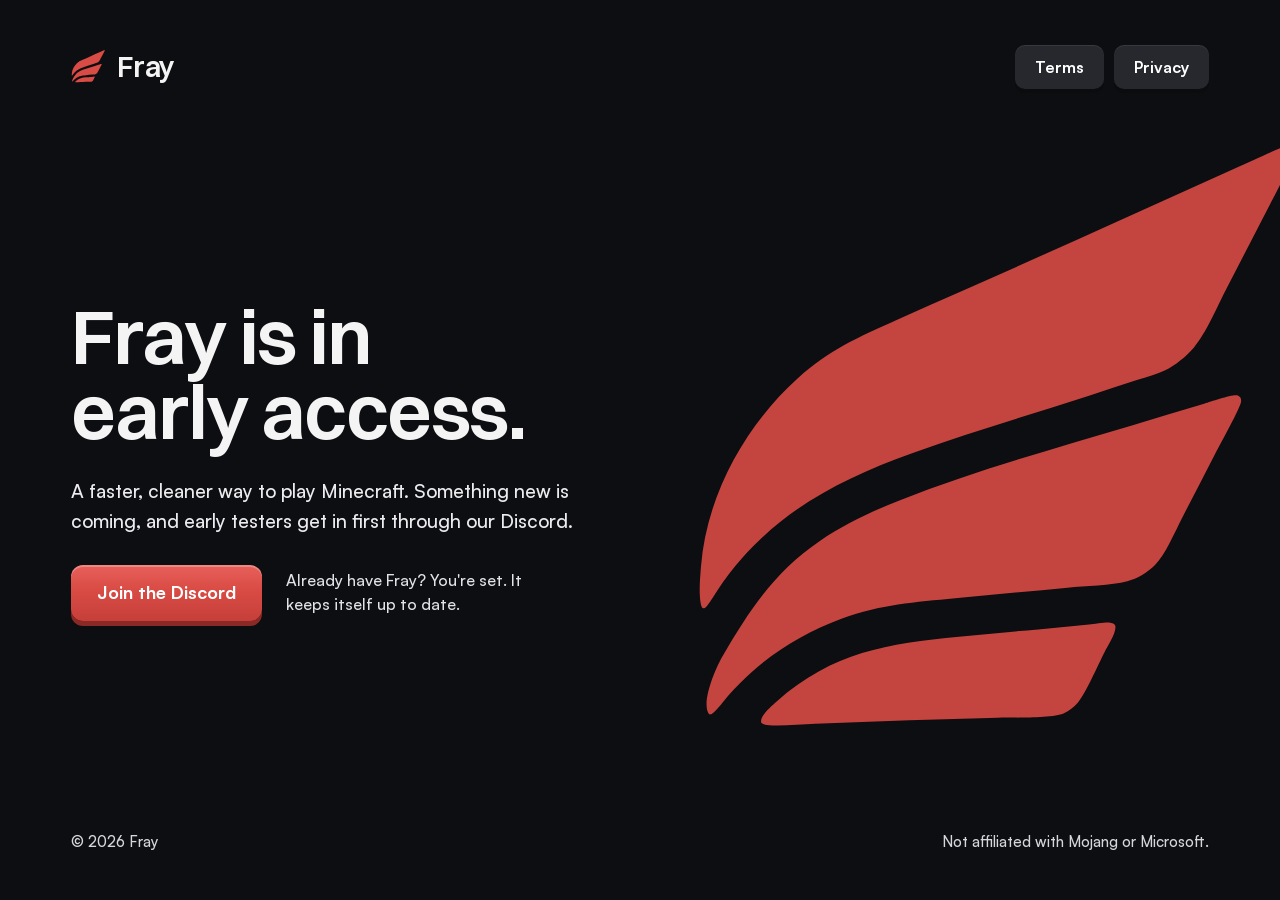
==== index.html @ 88eddcef "Home: centred 1240px layout, plain buttons" ====
<!doctype html>
<html lang="en">
<head>
<meta charset="utf-8">
<meta name="viewport" content="width=device-width, initial-scale=1">
<title>Fray</title>
<meta name="description" content="Fray is in early access. Join the Discord to get in first.">
<meta name="color-scheme" content="dark">
<meta name="theme-color" content="#101114">
<meta property="og:title" content="Fray">
<meta property="og:description" content="Fray is in early access. Join the Discord to get in first.">
<meta property="og:url" content="https://fray-client.github.io/">
<link rel="canonical" href="https://fray-client.github.io/">
<link rel="icon" href="assets/wing.svg" type="image/svg+xml">
<link rel="preload" href="assets/fonts/ClashDisplay-600.woff2" as="font" type="font/woff2" crossorigin>
<link rel="preload" href="assets/fonts/Satoshi-500.woff2" as="font" type="font/woff2" crossorigin>
<link rel="stylesheet" href="assets/site.css?v=701fa9fb2c">
</head>
<body class="hero">
<div class="hero-inner">
<div class="hero-wing"><svg viewBox="146 123 740 740" aria-hidden="true" fill="#D94B45"><path d="M 164.10 679.80 C 161.18 666.09 162.91 647.60 164.02 633.50 C 170.78 547.63 217.05 463.84 280.65 406.60 C 318.72 372.33 353.89 357.04 399.66 336.49 C 427.01 324.20 454.42 311.980 481.89 299.93 C 543.03 273.12 603.96 245.36 664.88 217.96 C 715.13 195.36 765.38 172.76 815.63 150.15 C 824.17 146.31 873.39 122.76 878.59 124.06 C 889.96 126.92 867.30 162.43 863.72 169.37 C 841.41 212.61 818.76 256.52 796.46 299.76 C 785.91 320.21 771.99 353.12 757.59 369.72 C 748.29 380.43 735.92 390.46 723.22 396.81 C 713.29 401.77 700.70 405.01 690.03 408.48 C 670.85 414.72 651.56 420.99 632.36 427.24 C 561.03 450.44 487.96 471.66 417.50 497.10 C 338.78 525.52 270.95 559.04 214.17 622.48 C 202.86 635.12 192.60 648.65 183.35 662.88 C 181.20 666.19 171.40 682.60 168.55 683.39 C 165.16 684.33 165.17 682.37 164.10 679.80 Z"/><path d="M 173.79 811.27 C 163.53 797.50 181.98 755.22 189.81 741.69 C 222.35 685.51 252.60 639.85 307.20 602.49 C 337.17 581.98 370.09 566.69 403.79 553.42 C 495.06 517.49 588.19 491.84 682.03 463.69 C 711.70 454.79 741.36 445.89 771.03 436.99 C 777.88 434.94 805.45 425.33 810.62 427.46 C 813.96 428.83 814.79 431.06 814.59 434.50 C 814.20 441.30 788.36 487.84 783.38 497.49 C 770.08 523.29 756.78 549.06 743.48 574.86 C 735.02 591.24 723.39 619.03 710.90 631.42 C 701.92 640.33 689.80 647.79 677.52 651.02 C 658.47 656.03 626.27 656.74 605.59 658.78 C 560.56 663.22 515.31 667.18 470.24 671.49 C 421.89 676.12 380.35 678.90 334.01 695.87 C 294.56 710.31 257.52 731.84 225.97 759.64 C 215.70 768.70 206.04 778.44 197.05 788.77 C 191.94 794.63 184.76 804.84 178.99 809.33 C 176.16 811.53 176.96 810.97 173.79 811.27 Z"/><path d="M 236.84 821.78 C 233.51 814.34 249.85 800.72 255.22 795.98 C 322.80 736.36 388.92 726.30 474.74 718.08 C 506.57 715.04 538.31 711.78 570.17 709.05 C 590.57 707.30 611.13 705.18 631.51 703.22 C 638.04 702.59 650.94 700.38 656.83 700.97 C 658.77 701.16 660.77 701.60 662.18 703.07 C 667.32 708.47 653.35 730.24 650.09 736.56 C 641.95 752.34 627.78 785.51 617.58 797.87 C 613.31 803.03 607.37 807.34 601.30 810.13 C 587.21 816.59 539.67 815.00 521.67 815.49 C 486.04 816.45 450.72 817.17 415.10 818.50 C 377.30 819.91 339.51 821.18 301.71 822.59 C 284.32 823.24 262.94 825.67 246.00 824.51 C 241.75 824.22 240.44 824.10 236.84 821.78 Z"/></svg></div>
<header class="hero-top">
  <a class="mark" href="./" aria-label="Fray home"><svg viewBox="146 123 740 740" aria-hidden="true" fill="#D94B45"><path d="M 164.10 679.80 C 161.18 666.09 162.91 647.60 164.02 633.50 C 170.78 547.63 217.05 463.84 280.65 406.60 C 318.72 372.33 353.89 357.04 399.66 336.49 C 427.01 324.20 454.42 311.980 481.89 299.93 C 543.03 273.12 603.96 245.36 664.88 217.96 C 715.13 195.36 765.38 172.76 815.63 150.15 C 824.17 146.31 873.39 122.76 878.59 124.06 C 889.96 126.92 867.30 162.43 863.72 169.37 C 841.41 212.61 818.76 256.52 796.46 299.76 C 785.91 320.21 771.99 353.12 757.59 369.72 C 748.29 380.43 735.92 390.46 723.22 396.81 C 713.29 401.77 700.70 405.01 690.03 408.48 C 670.85 414.72 651.56 420.99 632.36 427.24 C 561.03 450.44 487.96 471.66 417.50 497.10 C 338.78 525.52 270.95 559.04 214.17 622.48 C 202.86 635.12 192.60 648.65 183.35 662.88 C 181.20 666.19 171.40 682.60 168.55 683.39 C 165.16 684.33 165.17 682.37 164.10 679.80 Z"/><path d="M 173.79 811.27 C 163.53 797.50 181.98 755.22 189.81 741.69 C 222.35 685.51 252.60 639.85 307.20 602.49 C 337.17 581.98 370.09 566.69 403.79 553.42 C 495.06 517.49 588.19 491.84 682.03 463.69 C 711.70 454.79 741.36 445.89 771.03 436.99 C 777.88 434.94 805.45 425.33 810.62 427.46 C 813.96 428.83 814.79 431.06 814.59 434.50 C 814.20 441.30 788.36 487.84 783.38 497.49 C 770.08 523.29 756.78 549.06 743.48 574.86 C 735.02 591.24 723.39 619.03 710.90 631.42 C 701.92 640.33 689.80 647.79 677.52 651.02 C 658.47 656.03 626.27 656.74 605.59 658.78 C 560.56 663.22 515.31 667.18 470.24 671.49 C 421.89 676.12 380.35 678.90 334.01 695.87 C 294.56 710.31 257.52 731.84 225.97 759.64 C 215.70 768.70 206.04 778.44 197.05 788.77 C 191.94 794.63 184.76 804.84 178.99 809.33 C 176.16 811.53 176.96 810.97 173.79 811.27 Z"/><path d="M 236.84 821.78 C 233.51 814.34 249.85 800.72 255.22 795.98 C 322.80 736.36 388.92 726.30 474.74 718.08 C 506.57 715.04 538.31 711.78 570.17 709.05 C 590.57 707.30 611.13 705.18 631.51 703.22 C 638.04 702.59 650.94 700.38 656.83 700.97 C 658.77 701.16 660.77 701.60 662.18 703.07 C 667.32 708.47 653.35 730.24 650.09 736.56 C 641.95 752.34 627.78 785.51 617.58 797.87 C 613.31 803.03 607.37 807.34 601.30 810.13 C 587.21 816.59 539.67 815.00 521.67 815.49 C 486.04 816.45 450.72 817.17 415.10 818.50 C 377.30 819.91 339.51 821.18 301.71 822.59 C 284.32 823.24 262.94 825.67 246.00 824.51 C 241.75 824.22 240.44 824.10 236.84 821.78 Z"/></svg><span>Fray</span></a>
  <nav class="pillnav" aria-label="Legal">
    <a class="pill" href="terms/">Terms</a>
    <a class="pill" href="privacy/">Privacy</a>
  </nav>
</header>
<main class="hero-main">
  <h1>Fray is in<br>early access.</h1>
  <p class="hero-lede">A faster, cleaner way to play Minecraft. Something new is coming, and early testers get in first through our Discord.</p>
  <div class="hero-cta">
    <a class="btn" href="https://discord.gg/2nsUmHctxW">Join the Discord</a>
    <p class="hero-note">Already have Fray? You're set. It keeps itself up to date.</p>
  </div>
</main>
<footer class="hero-foot">
  <span>&copy; 2026 Fray</span>
  <span>Not affiliated with Mojang or Microsoft.</span>
</footer>
</div>
</body>
</html>
---- assets/site.css ----
@font-face { font-family: "Satoshi"; src: url("fonts/Satoshi-400.woff2") format("woff2"); font-weight: 400; font-display: swap; }
@font-face { font-family: "Satoshi"; src: url("fonts/Satoshi-500.woff2") format("woff2"); font-weight: 500; font-display: swap; }
@font-face { font-family: "Satoshi"; src: url("fonts/Satoshi-700.woff2") format("woff2"); font-weight: 700; font-display: swap; }
@font-face { font-family: "Clash Display"; src: url("fonts/ClashDisplay-600.woff2") format("woff2"); font-weight: 600; font-display: swap; }

:root {
  --red: #D94B45; --red-lip: #8a2925; --red-ink: #ff8a84;
  --bg: #0D0E11; --surface: #18191D; --elev: #22242A; --line: #2a2c32;
  --text: #F4F4F5; --text-2: #D6D7DC; --text-3: #A4A6AE;
  --sans: "Satoshi", system-ui, sans-serif; --display: "Clash Display", "Satoshi", sans-serif;
  --mono: ui-monospace, "Cascadia Mono", Consolas, monospace;
}
* { box-sizing: border-box; margin: 0; padding: 0; }
html { color-scheme: dark; scroll-padding-top: 24px; -webkit-text-size-adjust: 100%; }
body { background: var(--bg); color: var(--text); font: 500 17px/1.65 var(--sans); -webkit-font-smoothing: antialiased; }
a { color: var(--text); text-decoration: underline; text-decoration-color: var(--red); text-decoration-thickness: 2px; text-underline-offset: 3px; }
a:hover { color: var(--red-ink); }
:focus-visible { outline: 2px solid var(--red-ink); outline-offset: 3px; border-radius: 3px; }
.skip { position: absolute; left: -999px; top: 8px; background: var(--red); color: #fff; padding: 8px 12px; border-radius: 6px; text-decoration: none; z-index: 9; }
.skip:focus { left: 12px; }

/* ---------- document pages ---------- */
.doc { display: grid; grid-template-columns: minmax(250px, 300px) minmax(0, 1fr); max-width: 1180px; margin: 0 auto; }
.rail { position: sticky; top: 0; align-self: start; height: 100vh; overflow-y: auto; padding: 44px 28px 32px 32px; display: flex; flex-direction: column; gap: 34px; }
.mark { display: flex; align-items: center; gap: 12px; text-decoration: none; }
.mark svg { width: 46px; height: 46px; flex: none; }
.mark span { font: 600 28px/1 var(--display); letter-spacing: -.01em; }
.mark:hover { color: var(--text); }
/* Plain solid button with Fray's lip (darker strip underneath), same family as the red .btn. */
.pill { display: inline-flex; align-items: center; height: 44px; padding: 0 20px; border-radius: 10px;
  color: #fff; font-weight: 700; font-size: 16px; text-decoration: none; background: #26282E;
  box-shadow: inset 0 1px 0 rgba(255,255,255,.08), 0 4px 0 #0b0c0e; transition: transform 90ms, box-shadow 90ms, background .15s; }
.pill:hover { color: #fff; background: #30333A; }
.pill:active { transform: translateY(3px); box-shadow: inset 0 1px 0 rgba(255,255,255,.08), 0 1px 0 #0b0c0e; }
.pill:focus-visible { outline: 2px solid #fff; outline-offset: 3px; border-radius: 10px; }

.docs { display: flex; flex-direction: column; align-items: flex-start; gap: 12px; }
.docs .pill[aria-current] { background: var(--red); box-shadow: inset 0 1px 0 rgba(255,255,255,.22), 0 4px 0 var(--red-lip); }
.toc summary { cursor: pointer; color: var(--text-3); font-size: 14px; font-weight: 700; list-style: none; padding: 2px 0 10px; }
.toc summary::-webkit-details-marker { display: none; }
.toc summary::after { content: " +"; }
.toc[open] summary::after { content: " \2212"; }
.toc ol { list-style: none; counter-reset: t; display: flex; flex-direction: column; gap: 2px; }
.toc li { counter-increment: t; }
.toc a { display: block; text-decoration: none; color: var(--text-2); font-size: 14px; line-height: 1.4; padding: 4px 0; }
.toc a:hover { color: var(--text); }

.page { padding: 64px 48px 48px; max-width: 800px; min-width: 0; }
.head h1 { font: 600 clamp(44px, 7vw, 76px)/.98 var(--display); letter-spacing: -.02em; }
.head .meta { margin-top: 18px; color: var(--text-2); font-size: 15px; }
.head .meta span { color: var(--text-3); margin: 0 4px; }

.prose { margin-top: 40px; }
.prose > p, .prose > ul, .prose > ol, .prose > .table { margin-bottom: 18px; max-width: 68ch; }
.prose h2 { position: relative; font: 600 28px/1.15 var(--display); letter-spacing: -.005em; margin: 56px 0 16px; }
.prose h3 { position: relative; font: 700 19px/1.3 var(--sans); margin: 32px 0 10px; }
.prose .anchor { position: absolute; left: -26px; width: 26px; color: var(--text-3); text-decoration: none; opacity: 0; font-family: var(--sans); font-weight: 500; }
.prose h2:hover .anchor, .prose h3:hover .anchor { opacity: 1; }
.prose strong { font-weight: 700; color: #fff; }
.prose ul, .prose ol { padding-left: 22px; }
.prose li { margin: 6px 0; padding-left: 4px; }
.prose ul li::marker { color: var(--red); }
.prose ol li::marker { color: var(--text-2); font-weight: 700; }
.prose code { font: 14px/1 var(--mono); background: var(--elev); padding: 2px 6px; border-radius: 4px; overflow-wrap: anywhere; }

/* The plain-language summary at the top of the privacy policy. */
.privacy .prose h2:first-child { margin-top: 0; }
.privacy .prose h2:first-child + ul { list-style: none; padding: 26px 30px; background: var(--surface); border-radius: 14px; max-width: none; }
.privacy .prose h2:first-child + ul li { padding-left: 34px; position: relative; margin: 0 0 14px; }
.privacy .prose h2:first-child + ul li:last-child { margin-bottom: 0; }
.privacy .prose h2:first-child + ul li::before { content: ""; position: absolute; left: 0; top: 7px; width: 14px; height: 14px; border-radius: 3px; background: var(--red); box-shadow: inset 0 -3px 0 var(--red-lip); }

.table { overflow-x: auto; max-width: none !important; }
table { border-collapse: collapse; width: 100%; font-size: 15px; line-height: 1.5; }
th { text-align: left; color: var(--text-2); font-weight: 700; font-size: 14px; padding: 0 16px 10px 0; }
td { vertical-align: top; padding: 14px 16px 14px 0; border-top: 1px solid var(--line); }
td:first-child { width: 34%; }
td code { background: none; padding: 0; font-size: 13px; line-height: 1.5; color: var(--text-2); white-space: nowrap; }
tbody tr:first-child td { border-top: 2px solid var(--elev); }

.next { margin-top: 64px; font-weight: 700; font-size: 18px; }

.foot { margin-top: 72px; padding-top: 28px; border-top: 2px solid var(--surface); color: var(--text-3); font-size: 14px; line-height: 1.6; }
.foot p { max-width: 68ch; margin-bottom: 10px; }
.foot .notice { color: var(--text-2); font-weight: 700; letter-spacing: .01em; }
.foot a { color: var(--text-2); text-decoration-color: var(--text-3); }
.footnav { display: flex; flex-wrap: wrap; gap: 6px 20px; margin-top: 16px; }

/* ---------- home ---------- */
.landing { max-width: 680px; margin: 0 auto; padding: 12vh 24px 48px; }
.big svg { width: 132px; height: 132px; display: block; margin-left: -10px; }
.landing h1 { margin-top: 18px; font: 600 clamp(64px, 14vw, 112px)/.9 var(--display); letter-spacing: -.02em; }
.lede { margin-top: 22px; font-size: 20px; color: var(--text-2); max-width: 32ch; }
.cta { display: flex; flex-wrap: wrap; gap: 14px; margin-top: 36px; }
.btn { display: inline-flex; align-items: center; height: 54px; padding: 0 26px; border-radius: 10px; color: #fff; font-weight: 700; font-size: 17px; text-decoration: none;
  background: linear-gradient(180deg, #e8605a 0%, var(--red) 45%, #c63f39 100%);
  box-shadow: inset 0 2px 0 rgba(255,255,255,.25), 0 5px 0 var(--red-lip); transition: transform 90ms, box-shadow 90ms; }
.btn:hover { color: #fff; }
.btn:active { transform: translateY(3px); box-shadow: inset 0 2px 0 rgba(255,255,255,.2), 0 2px 0 var(--red-lip); }
.btn.alt { background: var(--elev); box-shadow: inset 0 1px 0 rgba(255,255,255,.08), 0 5px 0 #0b0c0e; }
.btn.alt:active { box-shadow: 0 2px 0 #0b0c0e; }
.plain { margin-top: 40px; color: var(--text-2); font-size: 16px; }

/* ---------- early-access home (one screen) ---------- */
html:has(body.hero) { overflow: hidden; }
.hero { position: fixed; inset: 0; overflow: hidden; }
.hero-inner { position: relative; height: 100%; max-width: 1240px; margin: 0 auto; display: flex; flex-direction: column; padding: clamp(20px, 3.5vw, 48px) clamp(20px, 4vw, 56px); }
.hero-wing { position: absolute; right: -40px; top: 50%; transform: translateY(-50%); width: min(48vw, 70vh, 640px); opacity: .9; pointer-events: none; }
.hero-wing svg { width: 100%; height: auto; display: block; }
.hero-top { position: relative; display: flex; align-items: center; justify-content: space-between; gap: 16px; }
.hero-top .mark svg { width: 34px; height: 34px; }
.hero-top .mark span { font-size: 28px; }
.pillnav { display: flex; gap: 10px; }
.hero-main { position: relative; flex: 1; display: flex; flex-direction: column; justify-content: center; max-width: 620px; gap: 28px; }
.hero-main h1 { font: 600 clamp(44px, 6vw, 84px)/.98 var(--display); letter-spacing: -.02em; }
.hero-lede { font-size: clamp(17px, 1.5vw, 20px); line-height: 1.55; color: #ECECEF; max-width: 520px; }
.hero-cta { display: flex; flex-wrap: wrap; align-items: center; gap: 18px 24px; }
.hero-cta .btn { height: 56px; font-size: 18px; border-radius: 12px; }
.hero-note { font-size: 16px; color: #E2E3E7; max-width: 280px; line-height: 1.45; }
.hero-foot { position: relative; display: flex; justify-content: space-between; gap: 8px; font-size: 15px; color: var(--text-2); }

/* ---------- small screens ---------- */
@media (max-width: 900px) {
  .doc { display: block; }
  .rail { position: static; height: auto; padding: 22px 16px 0; gap: 18px; }
  .mark svg { width: 36px; height: 36px; }
  .mark span { font-size: 24px; }
  .docs { flex-direction: row; gap: 8px; }
  .hero-wing { opacity: .16; right: -30vw; width: 120vw; }
  .hero-foot { flex-direction: column; }
  .toc { background: var(--surface); border-radius: 10px; padding: 12px 16px; }
  .toc summary { padding: 0; color: var(--text-2); }
  .toc[open] summary { padding-bottom: 10px; }
  .page { padding: 34px 16px 32px; }
  .prose h2 { font-size: 24px; margin-top: 44px; }
  .prose .anchor { display: none; }
  .privacy .prose h2:first-child + ul { padding: 20px 18px; }
  .table { overflow: visible; }
  table, tbody, tr, td { display: block; width: 100% !important; }
  thead { display: none; }
  tr { padding: 14px 0; border-top: 1px solid var(--line); }
  tbody tr:first-child { border-top: 2px solid var(--elev); }
  td, tbody tr:first-child td { border: 0; padding: 2px 0; }
  td::before { content: attr(data-label); display: block; color: var(--text-3); font-size: 13px; font-weight: 700; margin-top: 6px; }
  td:first-child::before { display: none; }
  td:first-child { font-weight: 700; color: var(--text); }
  .landing { padding-top: 8vh; }
  .big svg { width: 96px; height: 96px; }
}
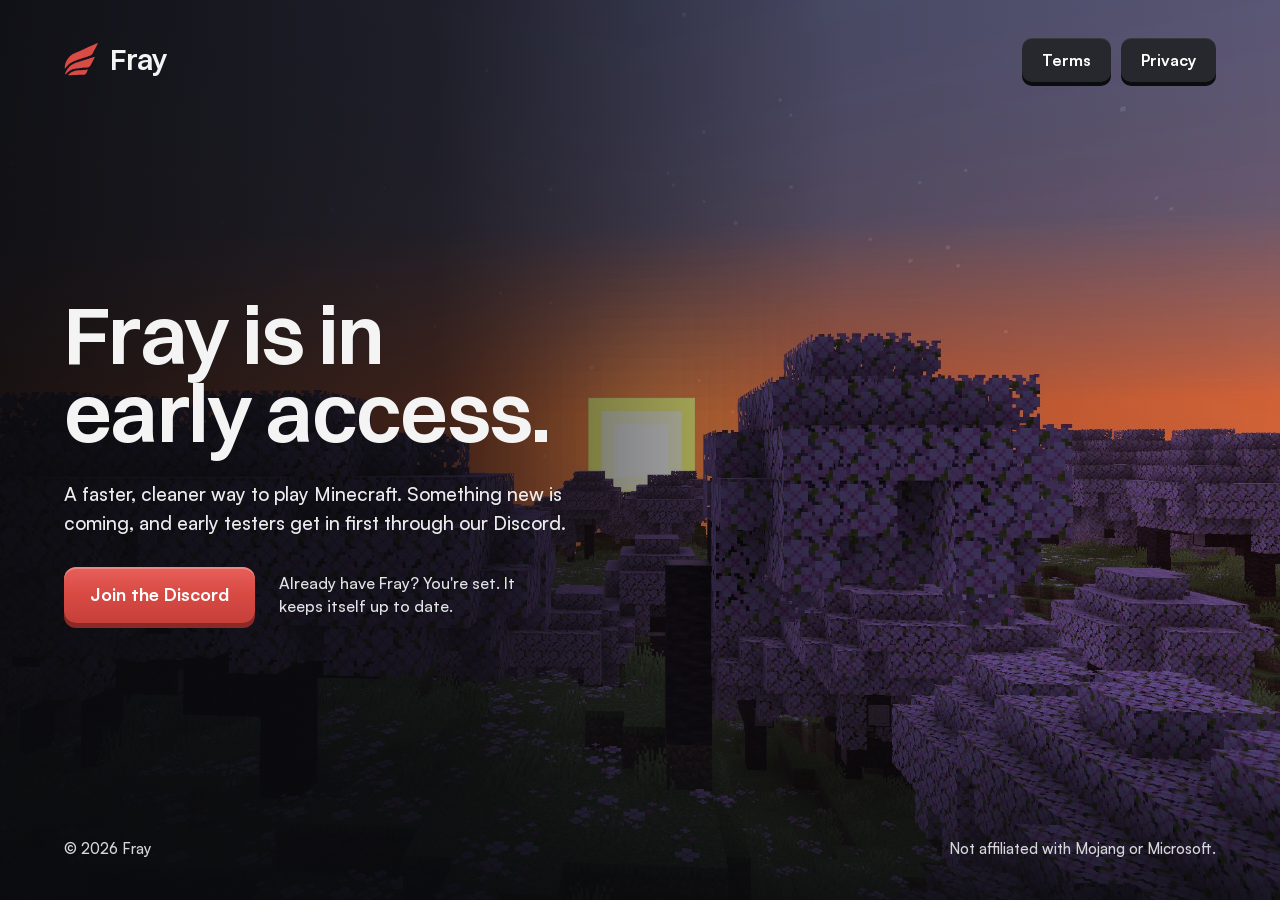
==== commit 3d48dc6d: "Home: full-screen cherry grove sunset" ====
--- a/index.html
+++ b/index.html
@@ -14,11 +14,11 @@
 <link rel="icon" href="assets/wing.svg" type="image/svg+xml">
 <link rel="preload" href="assets/fonts/ClashDisplay-600.woff2" as="font" type="font/woff2" crossorigin>
 <link rel="preload" href="assets/fonts/Satoshi-500.woff2" as="font" type="font/woff2" crossorigin>
-<link rel="stylesheet" href="assets/site.css?v=701fa9fb2c">
+<link rel="stylesheet" href="assets/site.css?v=e1da2533b8">
 </head>
 <body class="hero">
+<div class="hero-bg" aria-hidden="true"></div>
 <div class="hero-inner">
-<div class="hero-wing"><svg viewBox="146 123 740 740" aria-hidden="true" fill="#D94B45"><path d="M 164.10 679.80 C 161.18 666.09 162.91 647.60 164.02 633.50 C 170.78 547.63 217.05 463.84 280.65 406.60 C 318.72 372.33 353.89 357.04 399.66 336.49 C 427.01 324.20 454.42 311.980 481.89 299.93 C 543.03 273.12 603.96 245.36 664.88 217.96 C 715.13 195.36 765.38 172.76 815.63 150.15 C 824.17 146.31 873.39 122.76 878.59 124.06 C 889.96 126.92 867.30 162.43 863.72 169.37 C 841.41 212.61 818.76 256.52 796.46 299.76 C 785.91 320.21 771.99 353.12 757.59 369.72 C 748.29 380.43 735.92 390.46 723.22 396.81 C 713.29 401.77 700.70 405.01 690.03 408.48 C 670.85 414.72 651.56 420.99 632.36 427.24 C 561.03 450.44 487.96 471.66 417.50 497.10 C 338.78 525.52 270.95 559.04 214.17 622.48 C 202.86 635.12 192.60 648.65 183.35 662.88 C 181.20 666.19 171.40 682.60 168.55 683.39 C 165.16 684.33 165.17 682.37 164.10 679.80 Z"/><path d="M 173.79 811.27 C 163.53 797.50 181.98 755.22 189.81 741.69 C 222.35 685.51 252.60 639.85 307.20 602.49 C 337.17 581.98 370.09 566.69 403.79 553.42 C 495.06 517.49 588.19 491.84 682.03 463.69 C 711.70 454.79 741.36 445.89 771.03 436.99 C 777.88 434.94 805.45 425.33 810.62 427.46 C 813.96 428.83 814.79 431.06 814.59 434.50 C 814.20 441.30 788.36 487.84 783.38 497.49 C 770.08 523.29 756.78 549.06 743.48 574.86 C 735.02 591.24 723.39 619.03 710.90 631.42 C 701.92 640.33 689.80 647.79 677.52 651.02 C 658.47 656.03 626.27 656.74 605.59 658.78 C 560.56 663.22 515.31 667.18 470.24 671.49 C 421.89 676.12 380.35 678.90 334.01 695.87 C 294.56 710.31 257.52 731.84 225.97 759.64 C 215.70 768.70 206.04 778.44 197.05 788.77 C 191.94 794.63 184.76 804.84 178.99 809.33 C 176.16 811.53 176.96 810.97 173.79 811.27 Z"/><path d="M 236.84 821.78 C 233.51 814.34 249.85 800.72 255.22 795.98 C 322.80 736.36 388.92 726.30 474.74 718.08 C 506.57 715.04 538.31 711.78 570.17 709.05 C 590.57 707.30 611.13 705.18 631.51 703.22 C 638.04 702.59 650.94 700.38 656.83 700.97 C 658.77 701.16 660.77 701.60 662.18 703.07 C 667.32 708.47 653.35 730.24 650.09 736.56 C 641.95 752.34 627.78 785.51 617.58 797.87 C 613.31 803.03 607.37 807.34 601.30 810.13 C 587.21 816.59 539.67 815.00 521.67 815.49 C 486.04 816.45 450.72 817.17 415.10 818.50 C 377.30 819.91 339.51 821.18 301.71 822.59 C 284.32 823.24 262.94 825.67 246.00 824.51 C 241.75 824.22 240.44 824.10 236.84 821.78 Z"/></svg></div>
 <header class="hero-top">
   <a class="mark" href="./" aria-label="Fray home"><svg viewBox="146 123 740 740" aria-hidden="true" fill="#D94B45"><path d="M 164.10 679.80 C 161.18 666.09 162.91 647.60 164.02 633.50 C 170.78 547.63 217.05 463.84 280.65 406.60 C 318.72 372.33 353.89 357.04 399.66 336.49 C 427.01 324.20 454.42 311.980 481.89 299.93 C 543.03 273.12 603.96 245.36 664.88 217.96 C 715.13 195.36 765.38 172.76 815.63 150.15 C 824.17 146.31 873.39 122.76 878.59 124.06 C 889.96 126.92 867.30 162.43 863.72 169.37 C 841.41 212.61 818.76 256.52 796.46 299.76 C 785.91 320.21 771.99 353.12 757.59 369.72 C 748.29 380.43 735.92 390.46 723.22 396.81 C 713.29 401.77 700.70 405.01 690.03 408.48 C 670.85 414.72 651.56 420.99 632.36 427.24 C 561.03 450.44 487.96 471.66 417.50 497.10 C 338.78 525.52 270.95 559.04 214.17 622.48 C 202.86 635.12 192.60 648.65 183.35 662.88 C 181.20 666.19 171.40 682.60 168.55 683.39 C 165.16 684.33 165.17 682.37 164.10 679.80 Z"/><path d="M 173.79 811.27 C 163.53 797.50 181.98 755.22 189.81 741.69 C 222.35 685.51 252.60 639.85 307.20 602.49 C 337.17 581.98 370.09 566.69 403.79 553.42 C 495.06 517.49 588.19 491.84 682.03 463.69 C 711.70 454.79 741.36 445.89 771.03 436.99 C 777.88 434.94 805.45 425.33 810.62 427.46 C 813.96 428.83 814.79 431.06 814.59 434.50 C 814.20 441.30 788.36 487.84 783.38 497.49 C 770.08 523.29 756.78 549.06 743.48 574.86 C 735.02 591.24 723.39 619.03 710.90 631.42 C 701.92 640.33 689.80 647.79 677.52 651.02 C 658.47 656.03 626.27 656.74 605.59 658.78 C 560.56 663.22 515.31 667.18 470.24 671.49 C 421.89 676.12 380.35 678.90 334.01 695.87 C 294.56 710.31 257.52 731.84 225.97 759.64 C 215.70 768.70 206.04 778.44 197.05 788.77 C 191.94 794.63 184.76 804.84 178.99 809.33 C 176.16 811.53 176.96 810.97 173.79 811.27 Z"/><path d="M 236.84 821.78 C 233.51 814.34 249.85 800.72 255.22 795.98 C 322.80 736.36 388.92 726.30 474.74 718.08 C 506.57 715.04 538.31 711.78 570.17 709.05 C 590.57 707.30 611.13 705.18 631.51 703.22 C 638.04 702.59 650.94 700.38 656.83 700.97 C 658.77 701.16 660.77 701.60 662.18 703.07 C 667.32 708.47 653.35 730.24 650.09 736.56 C 641.95 752.34 627.78 785.51 617.58 797.87 C 613.31 803.03 607.37 807.34 601.30 810.13 C 587.21 816.59 539.67 815.00 521.67 815.49 C 486.04 816.45 450.72 817.17 415.10 818.50 C 377.30 819.91 339.51 821.18 301.71 822.59 C 284.32 823.24 262.94 825.67 246.00 824.51 C 241.75 824.22 240.44 824.10 236.84 821.78 Z"/></svg><span>Fray</span></a>
   <nav class="pillnav" aria-label="Legal">
--- a/assets/site.css
+++ b/assets/site.css
@@ -104,15 +104,18 @@
 /* ---------- early-access home (one screen) ---------- */
 html:has(body.hero) { overflow: hidden; }
 .hero { position: fixed; inset: 0; overflow: hidden; }
-.hero-inner { position: relative; height: 100%; max-width: 1240px; margin: 0 auto; display: flex; flex-direction: column; padding: clamp(20px, 3.5vw, 48px) clamp(20px, 4vw, 56px); }
-.hero-wing { position: absolute; right: -40px; top: 50%; transform: translateY(-50%); width: min(48vw, 70vh, 640px); opacity: .9; pointer-events: none; }
-.hero-wing svg { width: 100%; height: auto; display: block; }
+/* Full-bleed screenshot (Andy's own, 26.2 cherry grove sunset) darkened on the left where the text sits. */
+.hero-bg { position: absolute; inset: 0; background: url("bg.jpg") 62% center / cover no-repeat; }
+.hero-bg::after { content: ""; position: absolute; inset: 0;
+  background: linear-gradient(90deg, rgba(10,11,14,.92) 0%, rgba(10,11,14,.74) 34%, rgba(10,11,14,.18) 66%, rgba(10,11,14,0) 100%),
+              linear-gradient(0deg, rgba(10,11,14,.8) 0%, rgba(10,11,14,0) 28%); }
+.hero-inner { position: relative; height: 100%; display: flex; flex-direction: column; padding: clamp(20px, 3vw, 48px) clamp(20px, 5vw, 96px); }
 .hero-top { position: relative; display: flex; align-items: center; justify-content: space-between; gap: 16px; }
 .hero-top .mark svg { width: 34px; height: 34px; }
 .hero-top .mark span { font-size: 28px; }
 .pillnav { display: flex; gap: 10px; }
-.hero-main { position: relative; flex: 1; display: flex; flex-direction: column; justify-content: center; max-width: 620px; gap: 28px; }
-.hero-main h1 { font: 600 clamp(44px, 6vw, 84px)/.98 var(--display); letter-spacing: -.02em; }
+.hero-main { position: relative; flex: 1; display: flex; flex-direction: column; justify-content: center; max-width: 680px; gap: 28px; }
+.hero-main h1 { font: 600 clamp(52px, 6.4vw, 112px)/.95 var(--display); letter-spacing: -.02em; }
 .hero-lede { font-size: clamp(17px, 1.5vw, 20px); line-height: 1.55; color: #ECECEF; max-width: 520px; }
 .hero-cta { display: flex; flex-wrap: wrap; align-items: center; gap: 18px 24px; }
 .hero-cta .btn { height: 56px; font-size: 18px; border-radius: 12px; }
@@ -126,7 +129,7 @@
   .mark svg { width: 36px; height: 36px; }
   .mark span { font-size: 24px; }
   .docs { flex-direction: row; gap: 8px; }
-  .hero-wing { opacity: .16; right: -30vw; width: 120vw; }
+  .hero-bg::after { background: linear-gradient(0deg, rgba(10,11,14,.92) 0%, rgba(10,11,14,.7) 60%, rgba(10,11,14,.45) 100%); }
   .hero-foot { flex-direction: column; }
   .toc { background: var(--surface); border-radius: 10px; padding: 12px 16px; }
   .toc summary { padding: 0; color: var(--text-2); }
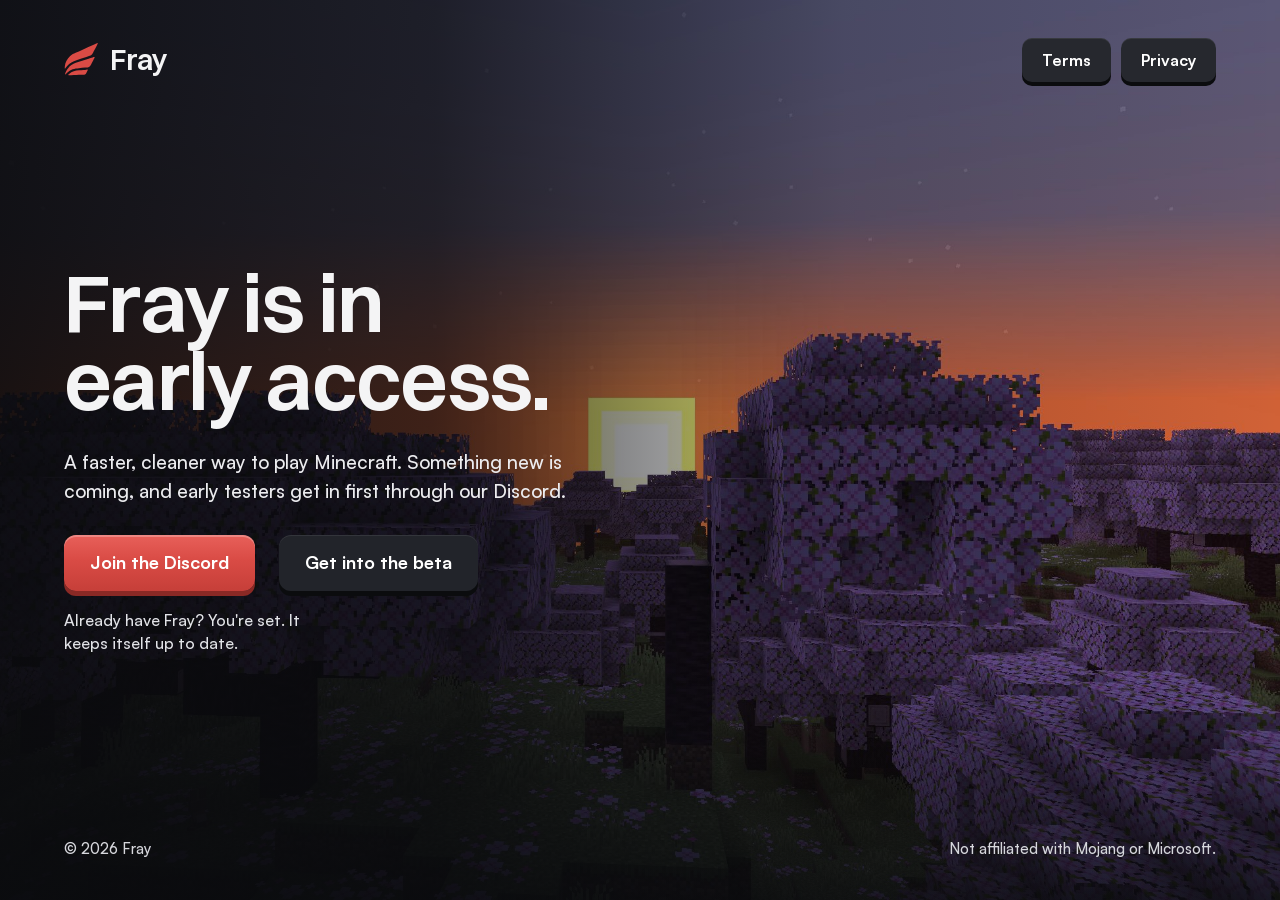
==== commit 705c8270: "Add the beta page, privacy update for Fray's server" ====
--- a/index.html
+++ b/index.html
@@ -14,7 +14,7 @@
 <link rel="icon" href="assets/wing.svg" type="image/svg+xml">
 <link rel="preload" href="assets/fonts/ClashDisplay-600.woff2" as="font" type="font/woff2" crossorigin>
 <link rel="preload" href="assets/fonts/Satoshi-500.woff2" as="font" type="font/woff2" crossorigin>
-<link rel="stylesheet" href="assets/site.css?v=e1da2533b8">
+<link rel="stylesheet" href="assets/site.css?v=21505827cd">
 </head>
 <body class="hero">
 <div class="hero-bg" aria-hidden="true"></div>
@@ -31,6 +31,7 @@
   <p class="hero-lede">A faster, cleaner way to play Minecraft. Something new is coming, and early testers get in first through our Discord.</p>
   <div class="hero-cta">
     <a class="btn" href="https://discord.gg/2nsUmHctxW">Join the Discord</a>
+    <a class="btn alt" href="beta/">Get into the beta</a>
     <p class="hero-note">Already have Fray? You're set. It keeps itself up to date.</p>
   </div>
 </main>
--- a/assets/site.css
+++ b/assets/site.css
@@ -120,6 +120,8 @@
 .hero-cta { display: flex; flex-wrap: wrap; align-items: center; gap: 18px 24px; }
 .hero-cta .btn { height: 56px; font-size: 18px; border-radius: 12px; }
 .hero-note { font-size: 16px; color: #E2E3E7; max-width: 280px; line-height: 1.45; }
+.hero-linux { display: flex; flex-wrap: wrap; align-items: center; gap: 14px 16px; margin-top: 22px; }
+.hero-linux .hero-note { max-width: 300px; font-size: 15px; color: var(--text-2); }
 .hero-foot { position: relative; display: flex; justify-content: space-between; gap: 8px; font-size: 15px; color: var(--text-2); }
 
 /* ---------- small screens ---------- */
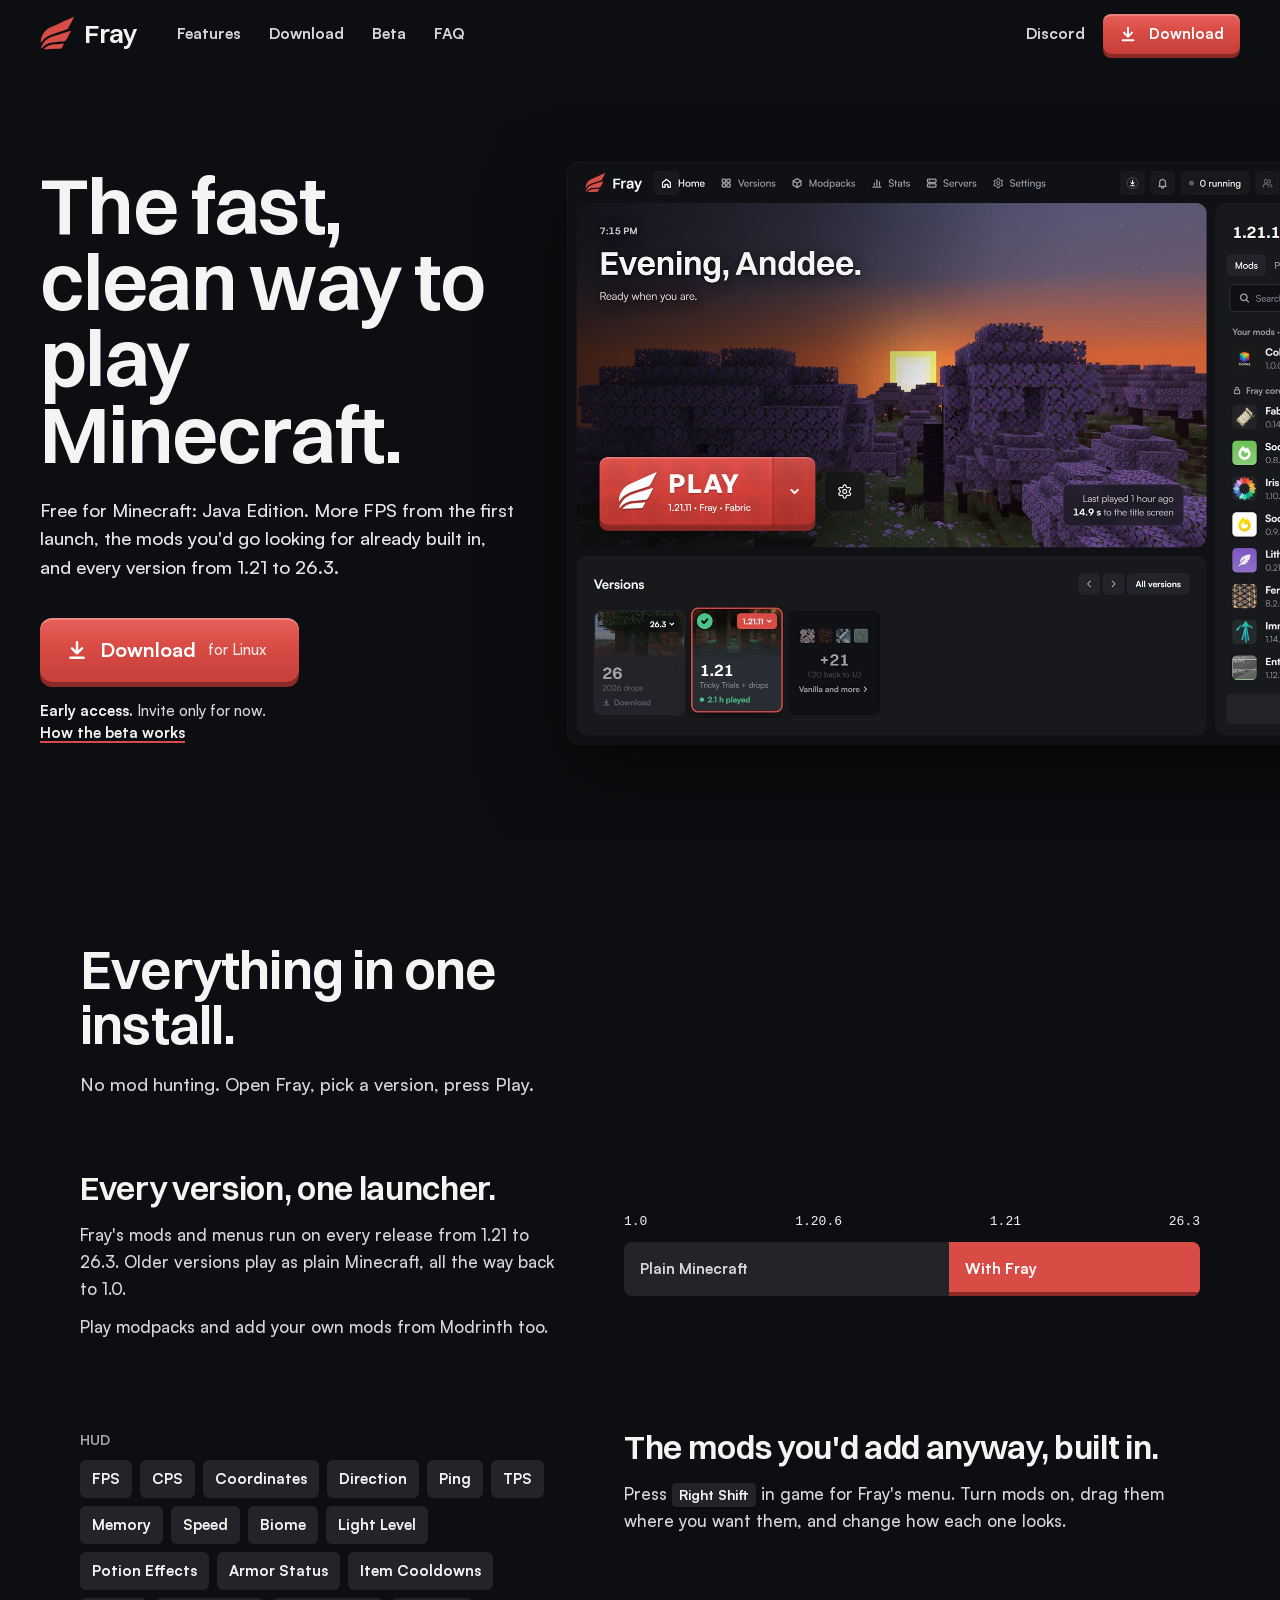
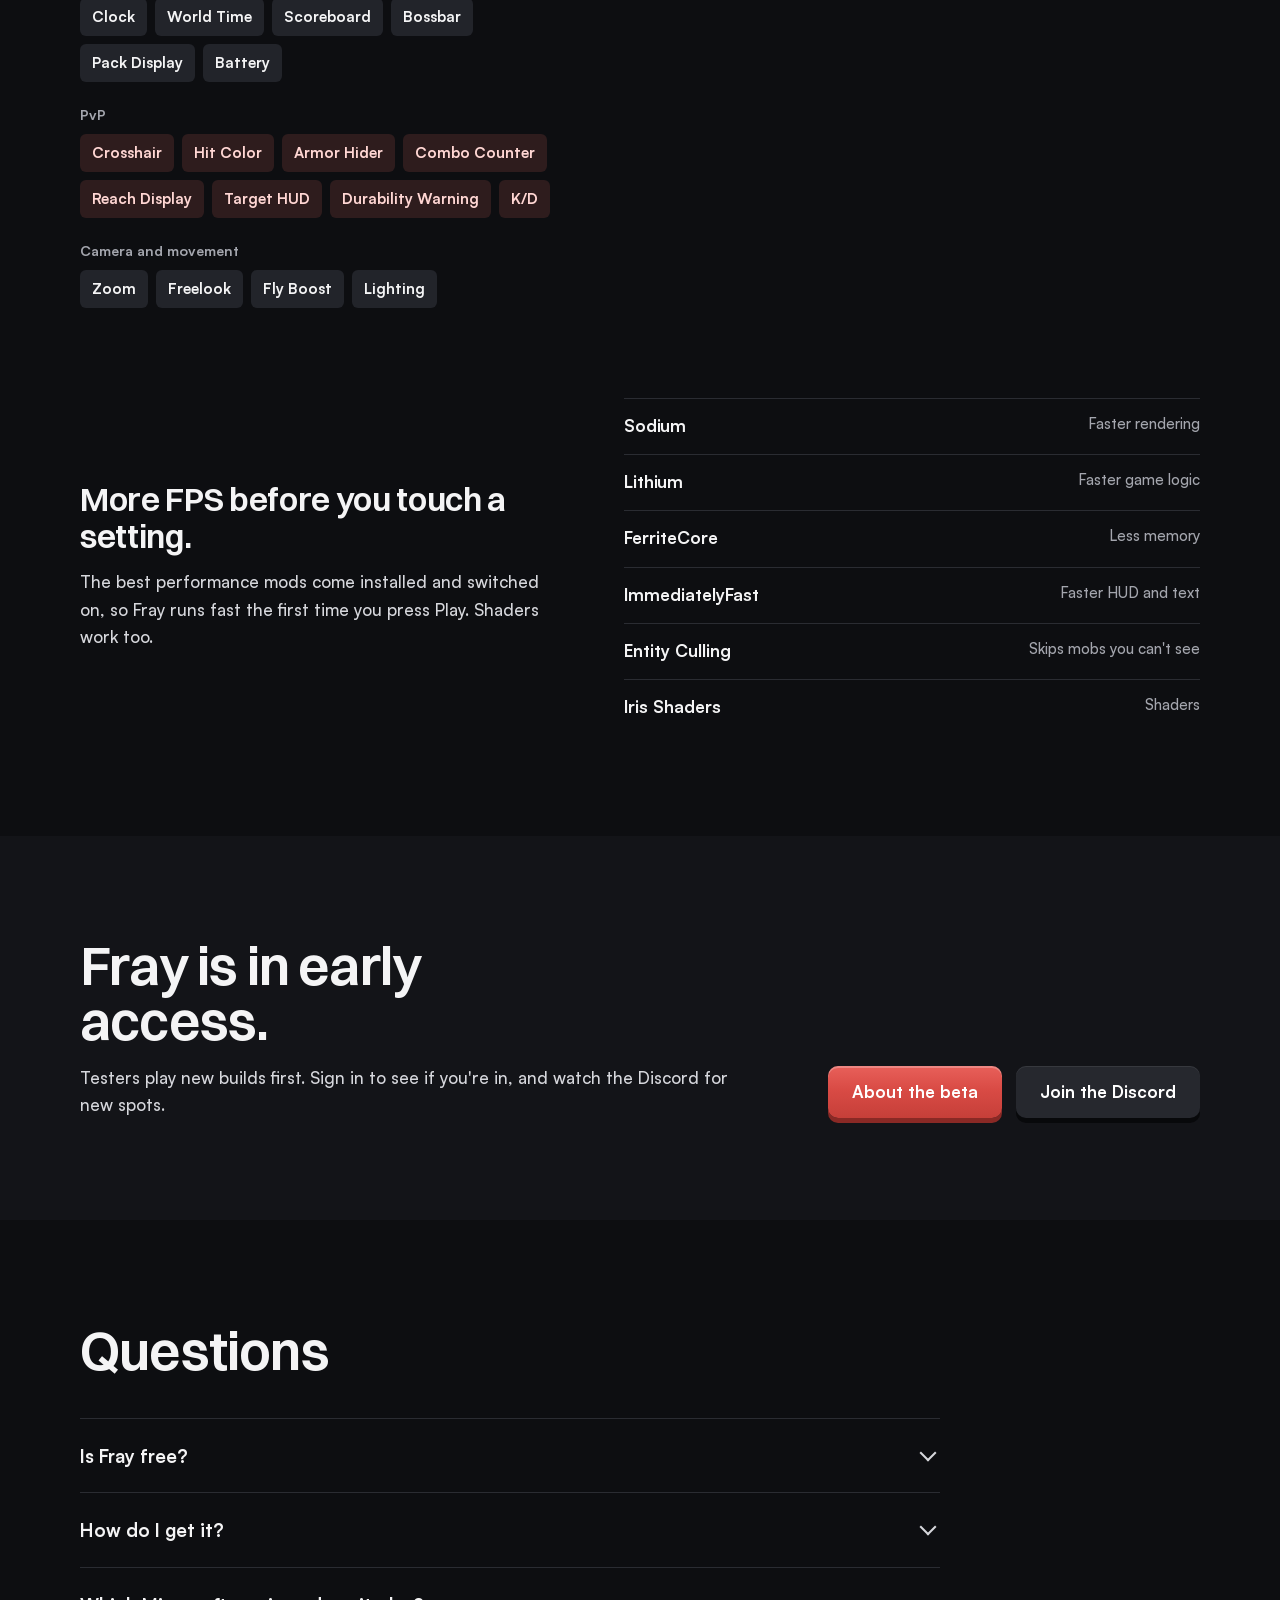
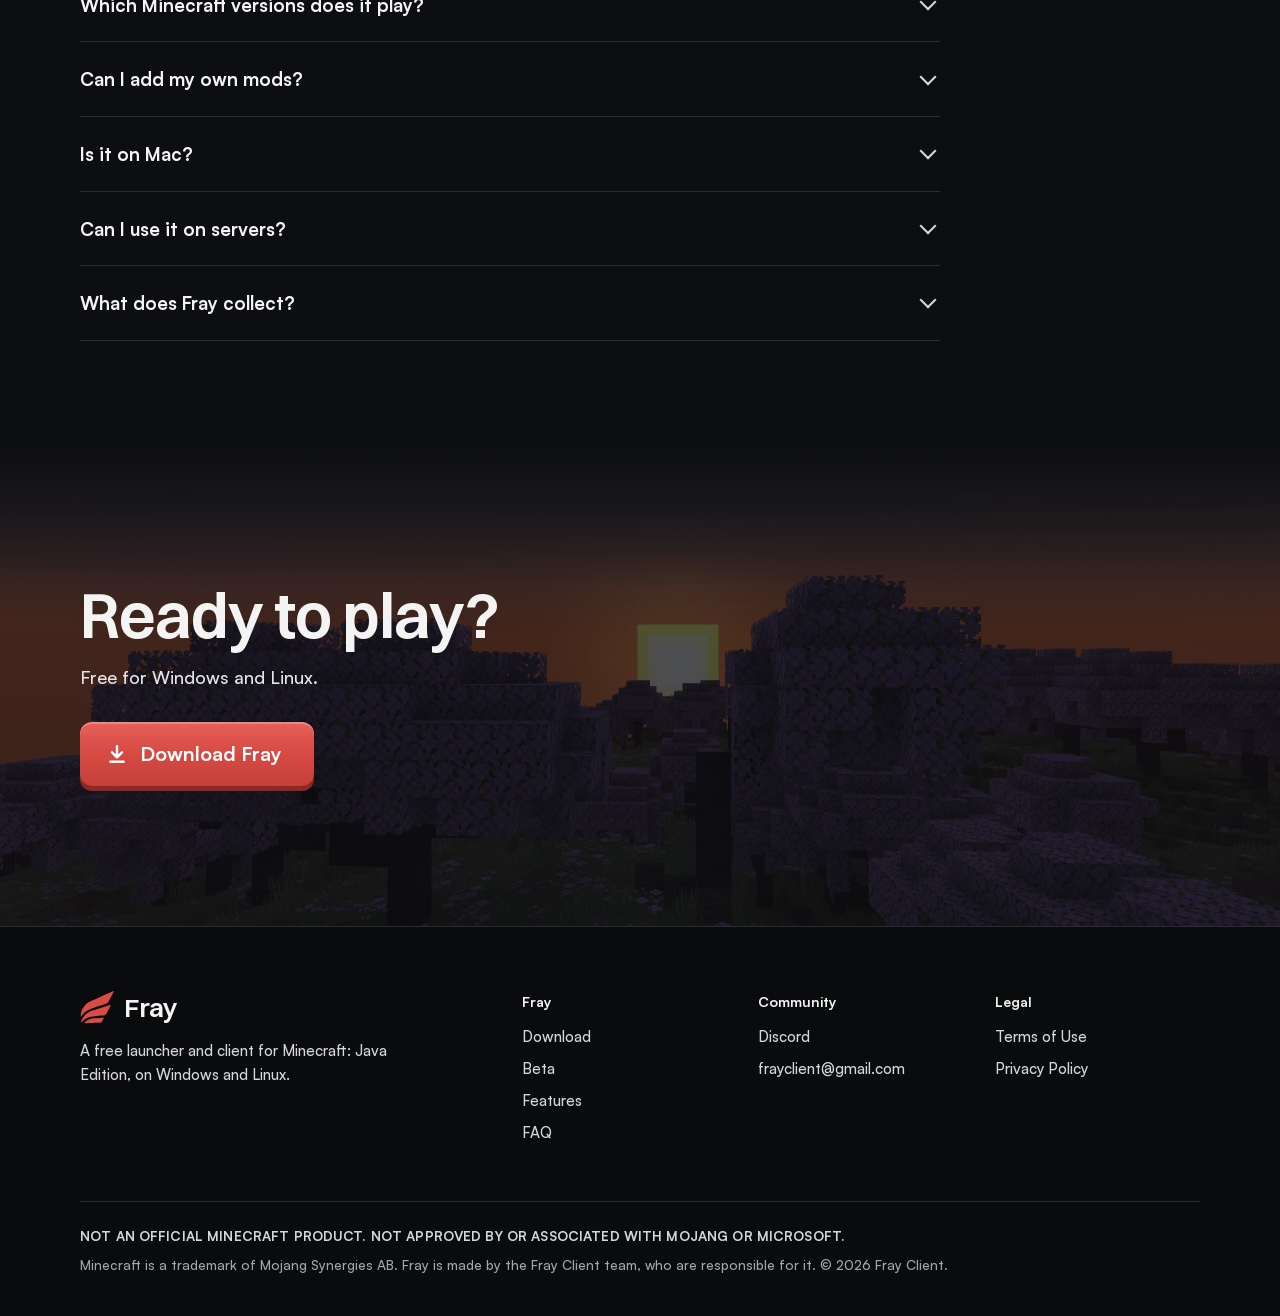
==== commit a1452076: "Update site" ====
--- a/index.html
+++ b/index.html
@@ -1,44 +1,134 @@
 <!doctype html>
-<html lang="en">
+<html lang="en" data-os="windows">
 <head>
 <meta charset="utf-8">
+<script>
+// The visitor's system before first paint, so the download buttons never flash the wrong style. site.js refines it.
+(function () { var u = navigator.userAgent, h = document.documentElement, q = location.search;
+  h.dataset.os = /os=linux/.test(q) ? "linux" : /os=windows/.test(q) ? "windows" : /Windows/.test(u) ? "windows" : /Linux|X11|CrOS/.test(u) && !/Android/.test(u) ? "linux" : /Mac|iPhone|iPad|Android/.test(u) ? "other" : "windows";
+  h.dataset.arch = /arch=arm/.test(q) || /aarch64|arm64/i.test(u) ? "arm" : "x86_64"; })();
+</script>
 <meta name="viewport" content="width=device-width, initial-scale=1">
-<title>Fray</title>
-<meta name="description" content="Fray is in early access. Join the Discord to get in first.">
+<title>Fray: the fast, clean way to play Minecraft</title>
+<meta name="description" content="Fray is a free Minecraft client: more FPS from the first launch, the mods you want built in, every version from 1.21 to 26.3.">
 <meta name="color-scheme" content="dark">
 <meta name="theme-color" content="#101114">
-<meta property="og:title" content="Fray">
-<meta property="og:description" content="Fray is in early access. Join the Discord to get in first.">
+<meta property="og:title" content="Fray: the fast, clean way to play Minecraft">
+<meta property="og:description" content="Fray is a free Minecraft client: more FPS from the first launch, the mods you want built in, every version from 1.21 to 26.3.">
 <meta property="og:url" content="https://fray-client.github.io/">
 <link rel="canonical" href="https://fray-client.github.io/">
 <link rel="icon" href="assets/wing.svg" type="image/svg+xml">
 <link rel="preload" href="assets/fonts/ClashDisplay-600.woff2" as="font" type="font/woff2" crossorigin>
 <link rel="preload" href="assets/fonts/Satoshi-500.woff2" as="font" type="font/woff2" crossorigin>
-<link rel="stylesheet" href="assets/site.css?v=21505827cd">
+<link rel="stylesheet" href="assets/site.css?v=4e0e0da1e2">
+<script src="assets/site.js?v=45071bcaff" defer></script>
 </head>
-<body class="hero">
-<div class="hero-bg" aria-hidden="true"></div>
-<div class="hero-inner">
-<header class="hero-top">
-  <a class="mark" href="./" aria-label="Fray home"><svg viewBox="146 123 740 740" aria-hidden="true" fill="#D94B45"><path d="M 164.10 679.80 C 161.18 666.09 162.91 647.60 164.02 633.50 C 170.78 547.63 217.05 463.84 280.65 406.60 C 318.72 372.33 353.89 357.04 399.66 336.49 C 427.01 324.20 454.42 311.980 481.89 299.93 C 543.03 273.12 603.96 245.36 664.88 217.96 C 715.13 195.36 765.38 172.76 815.63 150.15 C 824.17 146.31 873.39 122.76 878.59 124.06 C 889.96 126.92 867.30 162.43 863.72 169.37 C 841.41 212.61 818.76 256.52 796.46 299.76 C 785.91 320.21 771.99 353.12 757.59 369.72 C 748.29 380.43 735.92 390.46 723.22 396.81 C 713.29 401.77 700.70 405.01 690.03 408.48 C 670.85 414.72 651.56 420.99 632.36 427.24 C 561.03 450.44 487.96 471.66 417.50 497.10 C 338.78 525.52 270.95 559.04 214.17 622.48 C 202.86 635.12 192.60 648.65 183.35 662.88 C 181.20 666.19 171.40 682.60 168.55 683.39 C 165.16 684.33 165.17 682.37 164.10 679.80 Z"/><path d="M 173.79 811.27 C 163.53 797.50 181.98 755.22 189.81 741.69 C 222.35 685.51 252.60 639.85 307.20 602.49 C 337.17 581.98 370.09 566.69 403.79 553.42 C 495.06 517.49 588.19 491.84 682.03 463.69 C 711.70 454.79 741.36 445.89 771.03 436.99 C 777.88 434.94 805.45 425.33 810.62 427.46 C 813.96 428.83 814.79 431.06 814.59 434.50 C 814.20 441.30 788.36 487.84 783.38 497.49 C 770.08 523.29 756.78 549.06 743.48 574.86 C 735.02 591.24 723.39 619.03 710.90 631.42 C 701.92 640.33 689.80 647.79 677.52 651.02 C 658.47 656.03 626.27 656.74 605.59 658.78 C 560.56 663.22 515.31 667.18 470.24 671.49 C 421.89 676.12 380.35 678.90 334.01 695.87 C 294.56 710.31 257.52 731.84 225.97 759.64 C 215.70 768.70 206.04 778.44 197.05 788.77 C 191.94 794.63 184.76 804.84 178.99 809.33 C 176.16 811.53 176.96 810.97 173.79 811.27 Z"/><path d="M 236.84 821.78 C 233.51 814.34 249.85 800.72 255.22 795.98 C 322.80 736.36 388.92 726.30 474.74 718.08 C 506.57 715.04 538.31 711.78 570.17 709.05 C 590.57 707.30 611.13 705.18 631.51 703.22 C 638.04 702.59 650.94 700.38 656.83 700.97 C 658.77 701.16 660.77 701.60 662.18 703.07 C 667.32 708.47 653.35 730.24 650.09 736.56 C 641.95 752.34 627.78 785.51 617.58 797.87 C 613.31 803.03 607.37 807.34 601.30 810.13 C 587.21 816.59 539.67 815.00 521.67 815.49 C 486.04 816.45 450.72 817.17 415.10 818.50 C 377.30 819.91 339.51 821.18 301.71 822.59 C 284.32 823.24 262.94 825.67 246.00 824.51 C 241.75 824.22 240.44 824.10 236.84 821.78 Z"/></svg><span>Fray</span></a>
-  <nav class="pillnav" aria-label="Legal">
-    <a class="pill" href="terms/">Terms</a>
-    <a class="pill" href="privacy/">Privacy</a>
-  </nav>
+<body class="home hv-b">
+<a class="skip" href="#main">Skip to content</a>
+<header class="top over">
+  <div class="wrap">
+    <a class="mark" href="./" aria-label="Fray home"><svg viewBox="146 123 740 740" aria-hidden="true" fill="#D94B45"><path d="M 164.10 679.80 C 161.18 666.09 162.91 647.60 164.02 633.50 C 170.78 547.63 217.05 463.84 280.65 406.60 C 318.72 372.33 353.89 357.04 399.66 336.49 C 427.01 324.20 454.42 311.980 481.89 299.93 C 543.03 273.12 603.96 245.36 664.88 217.96 C 715.13 195.36 765.38 172.76 815.63 150.15 C 824.17 146.31 873.39 122.76 878.59 124.06 C 889.96 126.92 867.30 162.43 863.72 169.37 C 841.41 212.61 818.76 256.52 796.46 299.76 C 785.91 320.21 771.99 353.12 757.59 369.72 C 748.29 380.43 735.92 390.46 723.22 396.81 C 713.29 401.77 700.70 405.01 690.03 408.48 C 670.85 414.72 651.56 420.99 632.36 427.24 C 561.03 450.44 487.96 471.66 417.50 497.10 C 338.78 525.52 270.95 559.04 214.17 622.48 C 202.86 635.12 192.60 648.65 183.35 662.88 C 181.20 666.19 171.40 682.60 168.55 683.39 C 165.16 684.33 165.17 682.37 164.10 679.80 Z"/><path d="M 173.79 811.27 C 163.53 797.50 181.98 755.22 189.81 741.69 C 222.35 685.51 252.60 639.85 307.20 602.49 C 337.17 581.98 370.09 566.69 403.79 553.42 C 495.06 517.49 588.19 491.84 682.03 463.69 C 711.70 454.79 741.36 445.89 771.03 436.99 C 777.88 434.94 805.45 425.33 810.62 427.46 C 813.96 428.83 814.79 431.06 814.59 434.50 C 814.20 441.30 788.36 487.84 783.38 497.49 C 770.08 523.29 756.78 549.06 743.48 574.86 C 735.02 591.24 723.39 619.03 710.90 631.42 C 701.92 640.33 689.80 647.79 677.52 651.02 C 658.47 656.03 626.27 656.74 605.59 658.78 C 560.56 663.22 515.31 667.18 470.24 671.49 C 421.89 676.12 380.35 678.90 334.01 695.87 C 294.56 710.31 257.52 731.84 225.97 759.64 C 215.70 768.70 206.04 778.44 197.05 788.77 C 191.94 794.63 184.76 804.84 178.99 809.33 C 176.16 811.53 176.96 810.97 173.79 811.27 Z"/><path d="M 236.84 821.78 C 233.51 814.34 249.85 800.72 255.22 795.98 C 322.80 736.36 388.92 726.30 474.74 718.08 C 506.57 715.04 538.31 711.78 570.17 709.05 C 590.57 707.30 611.13 705.18 631.51 703.22 C 638.04 702.59 650.94 700.38 656.83 700.97 C 658.77 701.16 660.77 701.60 662.18 703.07 C 667.32 708.47 653.35 730.24 650.09 736.56 C 641.95 752.34 627.78 785.51 617.58 797.87 C 613.31 803.03 607.37 807.34 601.30 810.13 C 587.21 816.59 539.67 815.00 521.67 815.49 C 486.04 816.45 450.72 817.17 415.10 818.50 C 377.30 819.91 339.51 821.18 301.71 822.59 C 284.32 823.24 262.94 825.67 246.00 824.51 C 241.75 824.22 240.44 824.10 236.84 821.78 Z"/></svg><span>Fray</span></a>
+    <nav class="nav" id="nav" aria-label="Main"><a href="./#features">Features</a><a href="download/">Download</a><a href="beta/">Beta</a><a href="./#faq">FAQ</a><a class="in-menu" href="https://discord.gg/2nsUmHctxW" rel="noopener">Discord</a></nav>
+    <div class="top-end">
+      <a class="plain" href="https://discord.gg/2nsUmHctxW" rel="noopener">Discord</a>
+      <a class="btn small" href="download/"><svg class="down" viewBox="0 0 20 20" aria-hidden="true"><path d="M10 3v10m-4.5-4.5L10 13l4.5-4.5M4 17h12" fill="none" stroke="currentColor" stroke-width="2.2" stroke-linecap="round" stroke-linejoin="round"/></svg>Download</a>
+      <button class="menu-btn" type="button" aria-controls="nav" aria-expanded="false" aria-label="Menu"><svg class="bars" viewBox="0 0 24 24" aria-hidden="true"><path d="M4 7h16M4 12h16M4 17h16" stroke="currentColor" stroke-width="2" stroke-linecap="round"/></svg><svg class="x" viewBox="0 0 24 24" aria-hidden="true"><path d="M6 6l12 12M18 6L6 18" stroke="currentColor" stroke-width="2" stroke-linecap="round"/></svg></button>
+    </div>
+  </div>
 </header>
-<main class="hero-main">
-  <h1>Fray is in<br>early access.</h1>
-  <p class="hero-lede">A faster, cleaner way to play Minecraft. Something new is coming, and early testers get in first through our Discord.</p>
-  <div class="hero-cta">
-    <a class="btn" href="https://discord.gg/2nsUmHctxW">Join the Discord</a>
-    <a class="btn alt" href="beta/">Get into the beta</a>
-    <p class="hero-note">Already have Fray? You're set. It keeps itself up to date.</p>
+<main id="main">
+<section class="hero"><div class="wrap"><div class="hero-copy">
+      <h1>The fast, clean way to play Minecraft.</h1>
+      <p class="lede">Free for Minecraft: Java Edition. More FPS from the first launch, the mods you'd go looking for already built in, and every version from 1.21 to 26.3.</p>
+      <div class="hero-cta">
+        <a class="btn big" href="download/"><svg class="down" viewBox="0 0 20 20" aria-hidden="true"><path d="M10 3v10m-4.5-4.5L10 13l4.5-4.5M4 17h12" fill="none" stroke="currentColor" stroke-width="2.2" stroke-linecap="round" stroke-linejoin="round"/></svg>Download <small data-os-label>for Windows</small></a>
+        <p class="meta"><b>Early access.</b> Invite only for now.<br><a href="beta/">How the beta works</a></p>
+      </div>
+    </div><figure class="shot"><img src="assets/launcher.jpg" width="1800" height="1159" alt="The Fray launcher: Evening, Anddee. A big Play button for Minecraft 1.21.11, the versions, and the mods on that version."></figure></div></section>
+<section class="sec" id="features">
+  <div class="wrap">
+    <h2>Everything in one install.</h2>
+    <p class="intro">No mod hunting. Open Fray, pick a version, press Play.</p>
+    <div class="rows">
+      <div class="row">
+        <div>
+          <h3>Every version, one launcher.</h3>
+          <p>Fray's mods and menus run on every release from 1.21 to 26.3. Older versions play as plain Minecraft, all the way back to 1.0.</p>
+          <p>Play modpacks and add your own mods from Modrinth too.</p>
+        </div>
+        <div class="span" aria-label="Versions Fray plays">
+          <div class="ends"><b>1.0</b><b>1.20.6</b><b>1.21</b><b>26.3</b></div>
+          <div class="bar"><span class="vanilla">Plain Minecraft</span><span class="fray">With Fray</span></div>
+        </div>
+      </div>
+      <div class="row flip">
+        <div>
+          <h3>The mods you'd add anyway, built in.</h3>
+          <p>Press <kbd>Right Shift</kbd> in game for Fray's menu. Turn mods on, drag them where you want them, and change how each one looks.</p>
+        </div>
+        <div class="mods">
+          <div><h4>HUD</h4><ul><li>FPS</li><li>CPS</li><li>Coordinates</li><li>Direction</li><li>Ping</li><li>TPS</li><li>Memory</li><li>Speed</li><li>Biome</li><li>Light Level</li><li>Potion Effects</li><li>Armor Status</li><li>Item Cooldowns</li><li>Clock</li><li>World Time</li><li>Scoreboard</li><li>Bossbar</li><li>Pack Display</li><li>Battery</li></ul></div>
+          <div class="pvp"><h4>PvP</h4><ul><li>Crosshair</li><li>Hit Color</li><li>Armor Hider</li><li>Combo Counter</li><li>Reach Display</li><li>Target HUD</li><li>Durability Warning</li><li>K/D</li></ul></div>
+          <div><h4>Camera and movement</h4><ul><li>Zoom</li><li>Freelook</li><li>Fly Boost</li><li>Lighting</li></ul></div>
+        </div>
+      </div>
+      <div class="row">
+        <div>
+          <h3>More FPS before you touch a setting.</h3>
+          <p>The best performance mods come installed and switched on, so Fray runs fast the first time you press Play. Shaders work too.</p>
+        </div>
+        <ul class="core" aria-label="Performance mods in every install">
+          <li>Sodium <span>Faster rendering</span></li>
+          <li>Lithium <span>Faster game logic</span></li>
+          <li>FerriteCore <span>Less memory</span></li>
+          <li>ImmediatelyFast <span>Faster HUD and text</span></li>
+          <li>Entity Culling <span>Skips mobs you can't see</span></li>
+          <li>Iris Shaders <span>Shaders</span></li>
+        </ul>
+      </div>
+    </div>
   </div>
+</section>
+<section class="sec band beta-band">
+  <div class="wrap">
+    <div>
+      <h2>Fray is in early access.</h2>
+      <p>Testers play new builds first. Sign in to see if you're in, and watch the Discord for new spots.</p>
+    </div>
+    <div class="acts"><a class="btn" href="beta/">About the beta</a><a class="btn alt" href="https://discord.gg/2nsUmHctxW" rel="noopener">Join the Discord</a></div>
+  </div>
+</section>
+<section class="sec" id="faq">
+  <div class="wrap">
+    <h2>Questions</h2>
+    <div class="faq"><details><summary>Is Fray free?</summary><div class="a"><p>Yes. No ads either.</p></div></details><details><summary>How do I get it?</summary><div class="a"><p>Fray is in early access and invite only for now. <a href="download/">Download the installer</a> and sign in: testers get Fray right away, everyone else goes on the waitlist. Spots open in the <a href="https://discord.gg/2nsUmHctxW" rel="noopener">Discord</a> first.</p></div></details><details><summary>Which Minecraft versions does it play?</summary><div class="a"><p>Fray's mods and menus run on every version from 1.21 to 26.3. The launcher also plays plain Minecraft back to 1.0.</p></div></details><details><summary>Can I add my own mods?</summary><div class="a"><p>Yes. Add any mod from Modrinth right in the launcher.</p></div></details><details><summary>Is it on Mac?</summary><div class="a"><p>No. Fray runs on Windows 10 and 11, and on Linux.</p></div></details><details><summary>Can I use it on servers?</summary><div class="a"><p>Yes. Fray's built-in mods change your screen and controls, not the game rules. Some servers have their own rules about client mods, so check theirs.</p></div></details><details><summary>What does Fray collect?</summary><div class="a"><p>The <a href="privacy/">Privacy Policy</a> lists everything, starting with a plain summary.</p></div></details></div>
+  </div>
+</section>
+<section class="last">
+  <div class="hero-bg" aria-hidden="true"></div>
+  <div class="wrap">
+    <h2>Ready to play?</h2>
+    <p>Free for Windows and Linux.</p>
+    <a class="btn big" href="download/"><svg class="down" viewBox="0 0 20 20" aria-hidden="true"><path d="M10 3v10m-4.5-4.5L10 13l4.5-4.5M4 17h12" fill="none" stroke="currentColor" stroke-width="2.2" stroke-linecap="round" stroke-linejoin="round"/></svg>Download Fray</a>
+  </div>
+</section>
 </main>
-<footer class="hero-foot">
-  <span>&copy; 2026 Fray</span>
-  <span>Not affiliated with Mojang or Microsoft.</span>
+<footer class="foot">
+  <div class="wrap">
+    <div class="cols">
+      <div class="about">
+        <a class="mark" href="./" aria-label="Fray home"><svg viewBox="146 123 740 740" aria-hidden="true" fill="#D94B45"><path d="M 164.10 679.80 C 161.18 666.09 162.91 647.60 164.02 633.50 C 170.78 547.63 217.05 463.84 280.65 406.60 C 318.72 372.33 353.89 357.04 399.66 336.49 C 427.01 324.20 454.42 311.980 481.89 299.93 C 543.03 273.12 603.96 245.36 664.88 217.96 C 715.13 195.36 765.38 172.76 815.63 150.15 C 824.17 146.31 873.39 122.76 878.59 124.06 C 889.96 126.92 867.30 162.43 863.72 169.37 C 841.41 212.61 818.76 256.52 796.46 299.76 C 785.91 320.21 771.99 353.12 757.59 369.72 C 748.29 380.43 735.92 390.46 723.22 396.81 C 713.29 401.77 700.70 405.01 690.03 408.48 C 670.85 414.72 651.56 420.99 632.36 427.24 C 561.03 450.44 487.96 471.66 417.50 497.10 C 338.78 525.52 270.95 559.04 214.17 622.48 C 202.86 635.12 192.60 648.65 183.35 662.88 C 181.20 666.19 171.40 682.60 168.55 683.39 C 165.16 684.33 165.17 682.37 164.10 679.80 Z"/><path d="M 173.79 811.27 C 163.53 797.50 181.98 755.22 189.81 741.69 C 222.35 685.51 252.60 639.85 307.20 602.49 C 337.17 581.98 370.09 566.69 403.79 553.42 C 495.06 517.49 588.19 491.84 682.03 463.69 C 711.70 454.79 741.36 445.89 771.03 436.99 C 777.88 434.94 805.45 425.33 810.62 427.46 C 813.96 428.83 814.79 431.06 814.59 434.50 C 814.20 441.30 788.36 487.84 783.38 497.49 C 770.08 523.29 756.78 549.06 743.48 574.86 C 735.02 591.24 723.39 619.03 710.90 631.42 C 701.92 640.33 689.80 647.79 677.52 651.02 C 658.47 656.03 626.27 656.74 605.59 658.78 C 560.56 663.22 515.31 667.18 470.24 671.49 C 421.89 676.12 380.35 678.90 334.01 695.87 C 294.56 710.31 257.52 731.84 225.97 759.64 C 215.70 768.70 206.04 778.44 197.05 788.77 C 191.94 794.63 184.76 804.84 178.99 809.33 C 176.16 811.53 176.96 810.97 173.79 811.27 Z"/><path d="M 236.84 821.78 C 233.51 814.34 249.85 800.72 255.22 795.98 C 322.80 736.36 388.92 726.30 474.74 718.08 C 506.57 715.04 538.31 711.78 570.17 709.05 C 590.57 707.30 611.13 705.18 631.51 703.22 C 638.04 702.59 650.94 700.38 656.83 700.97 C 658.77 701.16 660.77 701.60 662.18 703.07 C 667.32 708.47 653.35 730.24 650.09 736.56 C 641.95 752.34 627.78 785.51 617.58 797.87 C 613.31 803.03 607.37 807.34 601.30 810.13 C 587.21 816.59 539.67 815.00 521.67 815.49 C 486.04 816.45 450.72 817.17 415.10 818.50 C 377.30 819.91 339.51 821.18 301.71 822.59 C 284.32 823.24 262.94 825.67 246.00 824.51 C 241.75 824.22 240.44 824.10 236.84 821.78 Z"/></svg><span>Fray</span></a>
+        <p>A free launcher and client for Minecraft: Java Edition, on Windows and Linux.</p>
+      </div>
+      <div><h3>Fray</h3><ul><li><a href="download/">Download</a></li><li><a href="beta/">Beta</a></li><li><a href="./#features">Features</a></li><li><a href="./#faq">FAQ</a></li></ul></div>
+      <div><h3>Community</h3><ul><li><a href="https://discord.gg/2nsUmHctxW" rel="noopener">Discord</a></li><li><a href="mailto:frayclient@gmail.com">frayclient@gmail.com</a></li></ul></div>
+      <div><h3>Legal</h3><ul><li><a href="terms/">Terms of Use</a></li><li><a href="privacy/">Privacy Policy</a></li></ul></div>
+    </div>
+    <div class="legal">
+      <p class="notice">NOT AN OFFICIAL MINECRAFT PRODUCT. NOT APPROVED BY OR ASSOCIATED WITH MOJANG OR MICROSOFT.</p>
+      <p>Minecraft is a trademark of Mojang Synergies AB. Fray is made by the Fray Client team, who are responsible for it. &copy; 2026 Fray Client.</p>
+    </div>
+  </div>
 </footer>
-</div>
 </body>
 </html>
--- a/assets/site.css
+++ b/assets/site.css
@@ -5,51 +5,273 @@
 
 :root {
   --red: #D94B45; --red-lip: #8a2925; --red-ink: #ff8a84;
-  --bg: #0D0E11; --surface: #18191D; --elev: #22242A; --line: #2a2c32;
+  --bg: #0D0E11; --band: #131418; --surface: #18191D; --elev: #22242A; --line: #2a2c32;
   --text: #F4F4F5; --text-2: #D6D7DC; --text-3: #A4A6AE;
   --sans: "Satoshi", system-ui, sans-serif; --display: "Clash Display", "Satoshi", sans-serif;
   --mono: ui-monospace, "Cascadia Mono", Consolas, monospace;
+  --wrap: 1200px; --gut: clamp(16px, 4vw, 40px); --head: 68px;
 }
 * { box-sizing: border-box; margin: 0; padding: 0; }
-html { color-scheme: dark; scroll-padding-top: 24px; -webkit-text-size-adjust: 100%; }
-body { background: var(--bg); color: var(--text); font: 500 17px/1.65 var(--sans); -webkit-font-smoothing: antialiased; }
+html { color-scheme: dark; scroll-padding-top: calc(var(--head) + 20px); -webkit-text-size-adjust: 100%; }
+body { background: var(--bg); color: var(--text); font: 500 17px/1.6 var(--sans); -webkit-font-smoothing: antialiased; overflow-x: hidden; }
+img { display: block; max-width: 100%; }
 a { color: var(--text); text-decoration: underline; text-decoration-color: var(--red); text-decoration-thickness: 2px; text-underline-offset: 3px; }
 a:hover { color: var(--red-ink); }
 :focus-visible { outline: 2px solid var(--red-ink); outline-offset: 3px; border-radius: 3px; }
-.skip { position: absolute; left: -999px; top: 8px; background: var(--red); color: #fff; padding: 8px 12px; border-radius: 6px; text-decoration: none; z-index: 9; }
+.skip { position: absolute; left: -999px; top: 8px; background: var(--red); color: #fff; padding: 8px 12px; border-radius: 6px; text-decoration: none; z-index: 30; }
 .skip:focus { left: 12px; }
-
-/* ---------- document pages ---------- */
-.doc { display: grid; grid-template-columns: minmax(250px, 300px) minmax(0, 1fr); max-width: 1180px; margin: 0 auto; }
-.rail { position: sticky; top: 0; align-self: start; height: 100vh; overflow-y: auto; padding: 44px 28px 32px 32px; display: flex; flex-direction: column; gap: 34px; }
-.mark { display: flex; align-items: center; gap: 12px; text-decoration: none; }
-.mark svg { width: 46px; height: 46px; flex: none; }
-.mark span { font: 600 28px/1 var(--display); letter-spacing: -.01em; }
-.mark:hover { color: var(--text); }
-/* Plain solid button with Fray's lip (darker strip underneath), same family as the red .btn. */
-.pill { display: inline-flex; align-items: center; height: 44px; padding: 0 20px; border-radius: 10px;
-  color: #fff; font-weight: 700; font-size: 16px; text-decoration: none; background: #26282E;
-  box-shadow: inset 0 1px 0 rgba(255,255,255,.08), 0 4px 0 #0b0c0e; transition: transform 90ms, box-shadow 90ms, background .15s; }
-.pill:hover { color: #fff; background: #30333A; }
-.pill:active { transform: translateY(3px); box-shadow: inset 0 1px 0 rgba(255,255,255,.08), 0 1px 0 #0b0c0e; }
-.pill:focus-visible { outline: 2px solid #fff; outline-offset: 3px; border-radius: 10px; }
-
-.docs { display: flex; flex-direction: column; align-items: flex-start; gap: 12px; }
-.docs .pill[aria-current] { background: var(--red); box-shadow: inset 0 1px 0 rgba(255,255,255,.22), 0 4px 0 var(--red-lip); }
-.toc summary { cursor: pointer; color: var(--text-3); font-size: 14px; font-weight: 700; list-style: none; padding: 2px 0 10px; }
+.wrap { width: 100%; max-width: var(--wrap); margin: 0 auto; padding: 0 var(--gut); }
+
+/* ---------- buttons: a face with Fray's lip underneath ---------- */
+.btn { display: inline-flex; align-items: center; justify-content: center; gap: 12px; height: 52px; padding: 0 24px; border-radius: 10px; border: 0; cursor: pointer;
+  color: #fff; font: 700 17px/1 var(--sans); text-decoration: none; white-space: nowrap;
+  background: linear-gradient(180deg, #e8605a 0%, var(--red) 45%, #c63f39 100%);
+  box-shadow: inset 0 2px 0 rgba(255,255,255,.25), 0 5px 0 var(--red-lip); transition: transform 90ms, filter .15s; }
+.btn:hover { color: #fff; filter: brightness(1.06); }
+.btn:active { transform: translateY(3px); box-shadow: inset 0 2px 0 rgba(255,255,255,.2), 0 2px 0 var(--red-lip); }
+.btn.alt { background: #26282E; box-shadow: inset 0 1px 0 rgba(255,255,255,.08), 0 5px 0 #08090b; }
+.btn.alt:hover { background: #30333A; filter: none; }
+.btn.alt:active { box-shadow: inset 0 1px 0 rgba(255,255,255,.08), 0 2px 0 #08090b; }
+.btn.small { height: 40px; padding: 0 16px; font-size: 15px; border-radius: 8px; box-shadow: inset 0 2px 0 rgba(255,255,255,.22), 0 4px 0 var(--red-lip); }
+.btn.small:active { box-shadow: inset 0 2px 0 rgba(255,255,255,.2), 0 1px 0 var(--red-lip); }
+.btn.big { height: 64px; padding: 0 32px 0 26px; font-size: 20px; border-radius: 12px; }
+.btn .down { width: 22px; height: 22px; flex: none; }
+.btn.small .down { width: 18px; height: 18px; }
+.btn small { font-weight: 500; font-size: .78em; opacity: .85; }
+
+/* ---------- top bar ---------- */
+.top { position: sticky; top: 0; z-index: 20; height: var(--head); background: var(--bg); border-bottom: 1px solid transparent; transition: background .2s, border-color .2s; }
+.top.over { position: fixed; left: 0; right: 0; background: transparent; }
+.top.over.scrolled, .top.scrolled { background: var(--bg); border-bottom-color: var(--line); }
+.top .wrap { height: 100%; display: flex; align-items: center; gap: 28px; max-width: 1320px; }
+.mark { display: flex; align-items: center; gap: 10px; text-decoration: none; flex: none; }
+.mark svg { width: 34px; height: 34px; flex: none; }
+.mark span { font: 600 26px/1 var(--display); letter-spacing: -.01em; color: var(--text); }
+.mark:hover span { color: var(--text); }
+.nav { display: flex; align-items: center; gap: 4px; }
+.nav a { color: var(--text-2); text-decoration: none; font-weight: 700; font-size: 15.5px; padding: 8px 12px; border-radius: 6px; }
+.nav a:hover { color: #fff; background: rgba(255,255,255,.06); }
+.nav a[aria-current] { color: #fff; }
+.nav .in-menu { display: none; }
+.nav a[aria-current]::after { content: ""; display: block; height: 2px; margin-top: 3px; background: var(--red); border-radius: 1px; }
+.top-end { margin-left: auto; display: flex; align-items: center; gap: 18px; }
+.top-end .plain { color: var(--text-2); text-decoration: none; font-weight: 700; font-size: 15.5px; }
+.top-end .plain:hover { color: #fff; }
+.menu-btn { display: none; width: 44px; height: 44px; border: 0; background: none; color: var(--text); cursor: pointer; border-radius: 8px; }
+.menu-btn svg { width: 24px; height: 24px; display: block; margin: auto; }
+.menu-btn .x { display: none; }
+.menu-open .menu-btn .bars { display: none; }
+.menu-open .menu-btn .x { display: block; }
+
+/* ---------- home hero ---------- */
+.hero { position: relative; isolation: isolate; }
+.hero-bg { position: absolute; inset: 0; z-index: -1; background: url("bg.jpg") 62% 40% / cover no-repeat; }
+.hero-bg::after { content: ""; position: absolute; inset: 0;
+  background: linear-gradient(90deg, rgba(13,14,17,.94) 0%, rgba(13,14,17,.76) 36%, rgba(13,14,17,.2) 70%, rgba(13,14,17,.05) 100%),
+              linear-gradient(0deg, var(--bg) 0%, rgba(13,14,17,0) 34%),
+              linear-gradient(180deg, rgba(13,14,17,.7) 0%, rgba(13,14,17,0) 18%); }
+.hero-copy { padding: calc(var(--head) + clamp(56px, 11vh, 120px)) 0 0; max-width: 660px; }
+.hero h1 { font: 600 clamp(46px, 6.2vw, 92px)/.96 var(--display); letter-spacing: -.02em; }
+.hero .lede { margin-top: 24px; font-size: clamp(17px, 1.45vw, 20px); line-height: 1.55; color: #E6E6EA; max-width: 540px; }
+.hero-cta { margin-top: 36px; display: flex; flex-wrap: wrap; align-items: center; gap: 18px 22px; }
+.hero-cta .meta { font-size: 15px; color: var(--text-2); line-height: 1.45; }
+.hero-cta .meta b { color: var(--text); }
+.hero-cta .meta a { font-weight: 700; }
+/* The launcher itself, coming up out of the hero. */
+.shot { position: relative; margin: clamp(56px, 8vw, 96px) auto 0; max-width: 1120px; }
+.shot img { width: 100%; height: auto; border-radius: 12px; box-shadow: 0 30px 80px rgba(0,0,0,.55), 0 0 0 1px rgba(255,255,255,.06); }
+.shot figcaption { margin-top: 14px; font-size: 14px; color: var(--text-3); text-align: center; }
+
+/* Variant B: plain dark hero, the launcher shot on the right bleeding off the edge. */
+.hv-b .hero { background: var(--bg); overflow: hidden; }
+.hv-b .hero .wrap { display: grid; grid-template-columns: minmax(0, 5fr) minmax(0, 7fr); align-items: center; gap: 48px; max-width: 1320px; }
+.hv-b .hero-copy { padding-bottom: 96px; }
+.hv-b .shot { margin: calc(var(--head) + 48px) -18vw 48px 0; max-width: none; }
+.hv-b .shot figcaption { text-align: left; }
+/* Variant C: centred over the world, launcher rising out of it. */
+.hv-c .hero-bg::after { background: linear-gradient(0deg, var(--bg) 0%, rgba(13,14,17,.55) 40%, rgba(13,14,17,.7) 100%); }
+.hv-c .hero-copy { margin: 0 auto; text-align: center; max-width: 820px; }
+.hv-c .hero .lede { margin-left: auto; margin-right: auto; }
+.hv-c .hero-cta { justify-content: center; flex-direction: column; }
+.hv-c .hero h1 { font-size: clamp(50px, 7.4vw, 108px); }
+
+/* ---------- sections ---------- */
+.sec { padding: clamp(64px, 8vw, 104px) 0; }
+.sec.band { background: var(--band); }
+.sec h2 { font: 600 clamp(34px, 4.2vw, 56px)/1.02 var(--display); letter-spacing: -.015em; max-width: 16ch; }
+.sec .intro { margin-top: 18px; font-size: 18px; color: var(--text-2); max-width: 58ch; }
+.rows { margin-top: clamp(44px, 6vw, 72px); display: grid; gap: clamp(56px, 7vw, 96px); }
+.row { display: grid; grid-template-columns: minmax(0, 5fr) minmax(0, 6fr); gap: clamp(32px, 5vw, 72px); align-items: center; }
+.row.flip > :first-child { order: 2; }
+.row.flip { align-items: start; }
+.row h3 { font: 600 clamp(26px, 2.6vw, 34px)/1.1 var(--display); letter-spacing: -.01em; }
+.row p { margin-top: 14px; color: var(--text-2); max-width: 50ch; }
+.row p + p { margin-top: 10px; }
+.row .art img { width: 100%; border-radius: 10px; box-shadow: 0 18px 50px rgba(0,0,0,.45), 0 0 0 1px rgba(255,255,255,.06); }
+kbd { font: 700 .82em/1 var(--sans); color: var(--text); background: var(--elev); padding: 3px 7px 4px; border-radius: 4px; box-shadow: 0 2px 0 #08090b; white-space: nowrap; }
+
+/* Version span: real ranges, drawn to scale by count of releases. */
+.span { display: grid; gap: 14px; }
+.span .bar { display: flex; height: 54px; border-radius: 8px; overflow: hidden; font-weight: 700; font-size: 15px; }
+.span .bar span { display: flex; align-items: center; padding: 0 16px; white-space: nowrap; }
+.span .vanilla { flex: 4; background: var(--elev); color: var(--text-2); }
+.span .fray { flex: 3; background: var(--red); color: #fff; box-shadow: inset 0 -4px 0 var(--red-lip); }
+.span .ends { display: flex; justify-content: space-between; font: 500 13px/1 var(--mono); color: var(--text-3); }
+.span .ends b { color: var(--text); font-weight: 500; }
+.span .key { display: flex; flex-wrap: wrap; gap: 6px 18px; font-size: 14.5px; color: var(--text-2); }
+
+/* Built-in mods: the real names, by the category they sit in. */
+.mods { display: grid; gap: 22px; }
+.mods h4 { font-size: 14px; font-weight: 700; color: var(--text-3); margin-bottom: 8px; }
+.mods ul { list-style: none; display: flex; flex-wrap: wrap; gap: 8px; }
+.mods li { font-size: 15px; font-weight: 700; padding: 7px 12px; border-radius: 6px; background: var(--elev); color: var(--text); }
+.mods .pvp li { background: #2e1c1d; color: #ffd6d3; }
+.core { list-style: none; display: grid; gap: 2px; }
+.core li { display: flex; justify-content: space-between; gap: 16px; padding: 13px 0; border-top: 1px solid var(--line); font-weight: 700; }
+.core li span { color: var(--text-3); font-weight: 500; font-size: 15px; text-align: right; }
+
+/* ---------- beta band on home ---------- */
+.beta-band .wrap { display: grid; grid-template-columns: minmax(0, 1fr) auto; gap: 32px 64px; align-items: end; }
+.beta-band p { margin-top: 16px; color: var(--text-2); max-width: 56ch; }
+.beta-band .acts { display: flex; flex-wrap: wrap; gap: 14px; }
+
+/* ---------- FAQ ---------- */
+.faq { margin-top: 40px; max-width: 860px; border-top: 1px solid var(--line); }
+.faq details { border-bottom: 1px solid var(--line); }
+.faq summary { cursor: pointer; list-style: none; display: flex; justify-content: space-between; align-items: center; gap: 20px; padding: 22px 0; font-weight: 700; font-size: 18.5px; }
+.faq summary::-webkit-details-marker { display: none; }
+.faq summary::after { content: ""; flex: none; width: 10px; height: 10px; margin-right: 6px; border: solid var(--text-2); border-width: 0 2.5px 2.5px 0; margin-top: -5px; transform: rotate(45deg); }
+.faq details[open] summary::after { margin-top: 5px; transform: rotate(225deg); }
+.faq summary:hover { color: #fff; }
+.faq .a { padding: 0 0 24px; color: var(--text-2); max-width: 68ch; }
+.faq .a p + p { margin-top: 10px; }
+
+/* ---------- closing download band ---------- */
+.last { position: relative; isolation: isolate; padding: clamp(80px, 11vw, 140px) 0; overflow: hidden; }
+.last .hero-bg { background-position: 40% 60%; }
+.last .hero-bg::after { background: linear-gradient(180deg, var(--bg) 0%, rgba(13,14,17,.72) 30%, rgba(13,14,17,.78) 100%); }
+.last h2 { font: 600 clamp(38px, 5vw, 68px)/1 var(--display); letter-spacing: -.015em; }
+.last p { margin-top: 16px; color: #E6E6EA; font-size: 18px; }
+.last .btn { margin-top: 30px; }
+
+/* ---------- page heads (download, beta) ---------- */
+.phead { position: relative; isolation: isolate; padding: calc(var(--head) + 64px) 0 56px; }
+.phead .hero-bg { background-position: 62% 45%; }
+.phead .hero-bg::after { background: linear-gradient(0deg, var(--bg) 0%, rgba(13,14,17,.78) 55%, rgba(13,14,17,.66) 100%); }
+.phead h1 { font: 600 clamp(44px, 6vw, 84px)/.98 var(--display); letter-spacing: -.02em; }
+.phead .lede { margin-top: 18px; max-width: 600px; font-size: 19px; color: #E6E6EA; }
+
+/* ---------- the download flow ---------- */
+/* html[data-os] is the visitor's system (Windows without JavaScript); [data-tab] is the system a step list shows. */
+.os-other { display: none; margin-bottom: 20px; color: var(--text-2); }
+html[data-os="other"] .os-other { display: block; }
+[data-tab="windows"] [data-show="linux"], [data-tab="linux"] [data-show="windows"] { display: none; }
+html[data-os="linux"] .for-win, html:not([data-os="linux"]) .for-linux { display: none; }
+html[data-arch="arm"] .arch-x86, html:not([data-arch="arm"]) .arch-arm { display: none; }
+
+/* Variant A: one card per system, yours first and lit. */
+.plats { display: grid; grid-template-columns: repeat(2, minmax(0, 1fr)); gap: 20px; }
+.plat { position: relative; display: grid; align-content: start; gap: 6px; padding: 30px 30px 32px; border-radius: 14px; background: var(--surface); }
+.plat h2 { font: 600 34px/1 var(--display); letter-spacing: -.01em; display: flex; align-items: center; gap: 14px; }
+.plat h2 svg { width: 30px; height: 30px; flex: none; }
+.plat .req { color: var(--text-3); font-size: 15px; }
+.plat .acts { margin-top: 22px; display: flex; flex-wrap: wrap; align-items: center; gap: 14px 18px; }
+.plat .acts .alt-link { font-size: 15px; font-weight: 700; }
+/* "Yours" comes from html[data-os], set in the page head before paint (no flash of the wrong button). */
+.plat .yours { display: none; position: absolute; top: 30px; right: 30px; font-size: 13px; font-weight: 700; color: var(--red-ink); }
+html[data-os="windows"] .plat[data-plat="windows"] .yours, html[data-os="linux"] .plat[data-plat="linux"] .yours { display: block; }
+html[data-os="windows"] .plat[data-plat="windows"], html[data-os="linux"] .plat[data-plat="linux"] { background: linear-gradient(180deg, #24191a 0%, var(--surface) 70%); }
+html[data-os="linux"] .plat[data-plat="linux"] { order: -1; }
+/* The other system's button: the same dark face and black lip as .btn.alt, no red anywhere. */
+html[data-os="windows"] .plat[data-plat="linux"] .btn, html[data-os="linux"] .plat[data-plat="windows"] .btn {
+  background: #2b2d34; box-shadow: inset 0 1px 0 rgba(255,255,255,.08), 0 5px 0 #08090b; }
+html[data-os="windows"] .plat[data-plat="linux"] .btn:hover, html[data-os="linux"] .plat[data-plat="windows"] .btn:hover { background: #33363e; filter: none; }
+html[data-os="windows"] .plat[data-plat="linux"] .btn:active, html[data-os="linux"] .plat[data-plat="windows"] .btn:active { box-shadow: inset 0 1px 0 rgba(255,255,255,.08), 0 2px 0 #08090b; }
+.started-wrap { margin-top: 20px; }
+.dl-note { margin-top: 22px; color: var(--text-2); font-size: 15.5px; max-width: 70ch; }
+/* Variant B: one big button for your system, the rest as plain links. */
+.one { display: grid; justify-items: start; gap: 14px; }
+.one .others { font-size: 15px; color: var(--text-2); display: flex; flex-wrap: wrap; gap: 6px 18px; }
+.one .others a { font-weight: 700; }
+
+/* After you click: the page turns into the install guide. */
+.started-note { display: none; align-items: center; gap: 14px; padding: 16px 20px; border-radius: 10px; background: #1c2a1f; color: #d7f5dc; font-weight: 700; }
+.started-note svg { width: 22px; height: 22px; flex: none; color: #6fdc86; }
+.started-note a { color: #fff; }
+.started .started-note { display: flex; }
+.started .dl-head-idle { display: none; }
+.dl-head-done { display: none; }
+.started .dl-head-done { display: block; }
+
+.install { display: grid; grid-template-columns: minmax(0, 4fr) minmax(0, 7fr); gap: clamp(32px, 6vw, 80px); align-items: start; }
+.install h2 { max-width: 12ch; }
+.tabs { display: inline-flex; gap: 4px; padding: 4px; border-radius: 10px; background: var(--surface); margin-bottom: 28px; }
+.tabs button { height: 38px; padding: 0 16px; border: 0; border-radius: 7px; background: none; color: var(--text-2); font: 700 15px/1 var(--sans); cursor: pointer; }
+.tabs button[aria-selected="true"] { background: var(--elev); color: #fff; box-shadow: 0 2px 0 #08090b; }
+.steps { list-style: none; counter-reset: s; display: grid; gap: 0; }
+.steps > li { counter-increment: s; display: grid; grid-template-columns: 56px minmax(0, 1fr); column-gap: 8px; padding: 22px 0; border-top: 1px solid var(--line); }
+.steps > li:first-child { border-top: 0; padding-top: 0; }
+.steps > li::before { content: counter(s); grid-row: span 3; font: 600 34px/1 var(--display); color: var(--red-ink); }
+.steps b { font-size: 19px; }
+.steps p { margin-top: 6px; color: var(--text-2); }
+.steps code, .sha code { font: 14px/1.5 var(--mono); background: var(--elev); padding: 2px 6px; border-radius: 4px; overflow-wrap: anywhere; color: var(--text); }
+.steps .help { margin-top: 12px; padding: 14px 16px; border-radius: 8px; background: var(--surface); font-size: 15.5px; color: var(--text-2); }
+.steps .help p { margin: 0; }
+.steps .help p + p { margin-top: 6px; }
+.steps .help b { font-size: inherit; color: var(--text); }
+
+.reqs { margin-top: 8px; display: grid; grid-template-columns: repeat(4, minmax(0, 1fr)); gap: 0 32px; }
+.reqs dl { display: contents; }
+.reqs div { padding: 18px 0; border-top: 1px solid var(--line); }
+.reqs dt { font-size: 14px; font-weight: 700; color: var(--text-3); }
+.reqs dd { margin-top: 4px; font-weight: 700; }
+.reqs dd span { display: block; font-weight: 500; color: var(--text-2); font-size: 15px; }
+.sha { margin-top: 10px; font-size: 14px; color: var(--text-3); }
+.verify { margin-top: 28px; }
+.verify summary { cursor: pointer; font-weight: 700; color: var(--text-2); }
+.verify summary:hover { color: #fff; }
+
+/* ---------- beta page ---------- */
+.how { list-style: none; counter-reset: s; display: grid; grid-template-columns: repeat(3, minmax(0, 1fr)); gap: 20px; margin-top: 44px; }
+.how li { counter-increment: s; padding: 26px 26px 28px; border-radius: 12px; background: var(--surface); }
+.how li::before { content: counter(s); display: block; font: 600 36px/1 var(--display); color: var(--red-ink); margin-bottom: 18px; }
+.how b { display: block; font-size: 19px; }
+.how p { margin-top: 6px; color: var(--text-2); font-size: 16px; }
+.new { list-style: none; display: grid; gap: 0; margin-top: 8px; }
+.new li { padding: 20px 0; border-top: 1px solid var(--line); }
+.new b { font-size: 18px; }
+.new p { margin-top: 4px; color: var(--text-2); }
+.ver-tag { display: inline-block; font: 600 15px/1 var(--display); padding: 6px 9px 5px; border-radius: 5px; background: var(--red); color: #fff; box-shadow: inset 0 -3px 0 var(--red-lip); vertical-align: middle; margin-left: 10px; }
+
+/* ---------- footer ---------- */
+.foot { border-top: 1px solid var(--line); background: #0a0b0d; padding: 64px 0 40px; font-size: 15px; color: var(--text-3); }
+.foot .cols { display: grid; grid-template-columns: minmax(0, 2fr) repeat(3, minmax(0, 1fr)); gap: 32px; }
+.foot .about p { margin-top: 14px; max-width: 34ch; color: var(--text-2); }
+.foot h3 { font-size: 14px; font-weight: 700; color: var(--text); margin-bottom: 12px; }
+.foot ul { list-style: none; display: grid; gap: 8px; }
+.foot a { color: var(--text-2); text-decoration: none; }
+.foot a:hover { color: #fff; text-decoration: underline; text-decoration-color: var(--red); }
+.foot .legal { margin-top: 56px; padding-top: 24px; border-top: 1px solid var(--line); display: grid; gap: 8px; font-size: 13.5px; line-height: 1.55; }
+.foot .legal .notice { color: var(--text-2); font-weight: 700; letter-spacing: .01em; }
+
+/* ---------- document pages (terms, privacy) ---------- */
+.doc { display: grid; grid-template-columns: minmax(230px, 280px) minmax(0, 1fr); max-width: 1180px; margin: 0 auto; padding: 0 var(--gut); gap: 0 48px; }
+.rail { position: sticky; top: var(--head); align-self: start; max-height: calc(100vh - var(--head)); overflow-y: auto; padding: 56px 0 32px; display: flex; flex-direction: column; gap: 28px; }
+.docs { display: flex; flex-direction: column; gap: 4px; }
+.docs a { text-decoration: none; color: var(--text-2); font-weight: 700; padding: 8px 12px; border-radius: 6px; }
+.docs a:hover { background: rgba(255,255,255,.05); color: #fff; }
+.docs a[aria-current] { background: var(--surface); color: #fff; }
+.toc summary { cursor: pointer; color: var(--text-3); font-size: 14px; font-weight: 700; list-style: none; padding: 2px 0 10px 12px; }
 .toc summary::-webkit-details-marker { display: none; }
 .toc summary::after { content: " +"; }
 .toc[open] summary::after { content: " \2212"; }
-.toc ol { list-style: none; counter-reset: t; display: flex; flex-direction: column; gap: 2px; }
-.toc li { counter-increment: t; }
-.toc a { display: block; text-decoration: none; color: var(--text-2); font-size: 14px; line-height: 1.4; padding: 4px 0; }
+.toc ol { list-style: none; display: flex; flex-direction: column; gap: 1px; }
+.toc a { display: block; text-decoration: none; color: var(--text-2); font-size: 14px; line-height: 1.4; padding: 5px 12px; }
 .toc a:hover { color: var(--text); }
-
-.page { padding: 64px 48px 48px; max-width: 800px; min-width: 0; }
-.head h1 { font: 600 clamp(44px, 7vw, 76px)/.98 var(--display); letter-spacing: -.02em; }
+.page { padding: 64px 0 72px; max-width: 780px; min-width: 0; }
+.head h1 { font: 600 clamp(44px, 6vw, 72px)/.98 var(--display); letter-spacing: -.02em; }
 .head .meta { margin-top: 18px; color: var(--text-2); font-size: 15px; }
 .head .meta span { color: var(--text-3); margin: 0 4px; }
-
 .prose { margin-top: 40px; }
 .prose > p, .prose > ul, .prose > ol, .prose > .table { margin-bottom: 18px; max-width: 68ch; }
 .prose h2 { position: relative; font: 600 28px/1.15 var(--display); letter-spacing: -.005em; margin: 56px 0 16px; }
@@ -62,14 +284,11 @@
 .prose ul li::marker { color: var(--red); }
 .prose ol li::marker { color: var(--text-2); font-weight: 700; }
 .prose code { font: 14px/1 var(--mono); background: var(--elev); padding: 2px 6px; border-radius: 4px; overflow-wrap: anywhere; }
-
-/* The plain-language summary at the top of the privacy policy. */
 .privacy .prose h2:first-child { margin-top: 0; }
 .privacy .prose h2:first-child + ul { list-style: none; padding: 26px 30px; background: var(--surface); border-radius: 14px; max-width: none; }
 .privacy .prose h2:first-child + ul li { padding-left: 34px; position: relative; margin: 0 0 14px; }
 .privacy .prose h2:first-child + ul li:last-child { margin-bottom: 0; }
 .privacy .prose h2:first-child + ul li::before { content: ""; position: absolute; left: 0; top: 7px; width: 14px; height: 14px; border-radius: 3px; background: var(--red); box-shadow: inset 0 -3px 0 var(--red-lip); }
-
 .table { overflow-x: auto; max-width: none !important; }
 table { border-collapse: collapse; width: 100%; font-size: 15px; line-height: 1.5; }
 th { text-align: left; color: var(--text-2); font-weight: 700; font-size: 14px; padding: 0 16px 10px 0; }
@@ -77,66 +296,61 @@
 td:first-child { width: 34%; }
 td code { background: none; padding: 0; font-size: 13px; line-height: 1.5; color: var(--text-2); white-space: nowrap; }
 tbody tr:first-child td { border-top: 2px solid var(--elev); }
-
 .next { margin-top: 64px; font-weight: 700; font-size: 18px; }
 
-.foot { margin-top: 72px; padding-top: 28px; border-top: 2px solid var(--surface); color: var(--text-3); font-size: 14px; line-height: 1.6; }
-.foot p { max-width: 68ch; margin-bottom: 10px; }
-.foot .notice { color: var(--text-2); font-weight: 700; letter-spacing: .01em; }
-.foot a { color: var(--text-2); text-decoration-color: var(--text-3); }
-.footnav { display: flex; flex-wrap: wrap; gap: 6px 20px; margin-top: 16px; }
-
-/* ---------- home ---------- */
-.landing { max-width: 680px; margin: 0 auto; padding: 12vh 24px 48px; }
-.big svg { width: 132px; height: 132px; display: block; margin-left: -10px; }
-.landing h1 { margin-top: 18px; font: 600 clamp(64px, 14vw, 112px)/.9 var(--display); letter-spacing: -.02em; }
-.lede { margin-top: 22px; font-size: 20px; color: var(--text-2); max-width: 32ch; }
-.cta { display: flex; flex-wrap: wrap; gap: 14px; margin-top: 36px; }
-.btn { display: inline-flex; align-items: center; height: 54px; padding: 0 26px; border-radius: 10px; color: #fff; font-weight: 700; font-size: 17px; text-decoration: none;
-  background: linear-gradient(180deg, #e8605a 0%, var(--red) 45%, #c63f39 100%);
-  box-shadow: inset 0 2px 0 rgba(255,255,255,.25), 0 5px 0 var(--red-lip); transition: transform 90ms, box-shadow 90ms; }
-.btn:hover { color: #fff; }
-.btn:active { transform: translateY(3px); box-shadow: inset 0 2px 0 rgba(255,255,255,.2), 0 2px 0 var(--red-lip); }
-.btn.alt { background: var(--elev); box-shadow: inset 0 1px 0 rgba(255,255,255,.08), 0 5px 0 #0b0c0e; }
-.btn.alt:active { box-shadow: 0 2px 0 #0b0c0e; }
-.plain { margin-top: 40px; color: var(--text-2); font-size: 16px; }
-
-/* ---------- early-access home (one screen) ---------- */
-html:has(body.hero) { overflow: hidden; }
-.hero { position: fixed; inset: 0; overflow: hidden; }
-/* Full-bleed screenshot (Andy's own, 26.2 cherry grove sunset) darkened on the left where the text sits. */
-.hero-bg { position: absolute; inset: 0; background: url("bg.jpg") 62% center / cover no-repeat; }
-.hero-bg::after { content: ""; position: absolute; inset: 0;
-  background: linear-gradient(90deg, rgba(10,11,14,.92) 0%, rgba(10,11,14,.74) 34%, rgba(10,11,14,.18) 66%, rgba(10,11,14,0) 100%),
-              linear-gradient(0deg, rgba(10,11,14,.8) 0%, rgba(10,11,14,0) 28%); }
-.hero-inner { position: relative; height: 100%; display: flex; flex-direction: column; padding: clamp(20px, 3vw, 48px) clamp(20px, 5vw, 96px); }
-.hero-top { position: relative; display: flex; align-items: center; justify-content: space-between; gap: 16px; }
-.hero-top .mark svg { width: 34px; height: 34px; }
-.hero-top .mark span { font-size: 28px; }
-.pillnav { display: flex; gap: 10px; }
-.hero-main { position: relative; flex: 1; display: flex; flex-direction: column; justify-content: center; max-width: 680px; gap: 28px; }
-.hero-main h1 { font: 600 clamp(52px, 6.4vw, 112px)/.95 var(--display); letter-spacing: -.02em; }
-.hero-lede { font-size: clamp(17px, 1.5vw, 20px); line-height: 1.55; color: #ECECEF; max-width: 520px; }
-.hero-cta { display: flex; flex-wrap: wrap; align-items: center; gap: 18px 24px; }
-.hero-cta .btn { height: 56px; font-size: 18px; border-radius: 12px; }
-.hero-note { font-size: 16px; color: #E2E3E7; max-width: 280px; line-height: 1.45; }
-.hero-linux { display: flex; flex-wrap: wrap; align-items: center; gap: 14px 16px; margin-top: 22px; }
-.hero-linux .hero-note { max-width: 300px; font-size: 15px; color: var(--text-2); }
-.hero-foot { position: relative; display: flex; justify-content: space-between; gap: 8px; font-size: 15px; color: var(--text-2); }
+/* ---------- 404 ---------- */
+.lost { padding: calc(var(--head) + 14vh) 0 18vh; }
+.lost h1 { font: 600 clamp(56px, 10vw, 112px)/.92 var(--display); letter-spacing: -.02em; }
+.lost p { margin-top: 20px; font-size: 19px; color: var(--text-2); }
+.lost .btn { margin-top: 30px; }
 
 /* ---------- small screens ---------- */
-@media (max-width: 900px) {
+@media (max-width: 1000px) {
+  .nav, .top-end .plain { display: none; }
+  .menu-btn { display: block; }
+  .top .wrap { gap: 12px; }
+  .menu-open .top { background: var(--bg); border-bottom-color: var(--line); }
+  .menu-open .nav { display: flex; position: fixed; top: var(--head); left: 0; right: 0; bottom: 0; flex-direction: column; align-items: stretch; gap: 0; padding: 12px var(--gut) 24px; background: var(--bg); overflow-y: auto; }
+  .menu-open .nav .in-menu { display: block; }
+  .menu-open .nav a { font-size: 22px; padding: 16px 0; border-bottom: 1px solid var(--line); border-radius: 0; color: var(--text); }
+  .menu-open .nav a[aria-current]::after { display: none; }
+  .menu-open .nav a[aria-current] { color: var(--red-ink); }
+  .menu-open { overflow: hidden; }
+  .hv-b .hero .wrap { grid-template-columns: 1fr; }
+  .hv-b .hero-copy { padding-bottom: 0; }
+  .hv-b .shot { margin: 0 0 56px; }
+  .row, .install { grid-template-columns: 1fr; }
+  .row.flip > :first-child { order: 0; }
+  .foot .cols { grid-template-columns: repeat(3, minmax(0, 1fr)); }
+  .foot .about { grid-column: 1 / -1; }
+  .beta-band .wrap { grid-template-columns: 1fr; align-items: start; }
   .doc { display: block; }
-  .rail { position: static; height: auto; padding: 22px 16px 0; gap: 18px; }
-  .mark svg { width: 36px; height: 36px; }
-  .mark span { font-size: 24px; }
-  .docs { flex-direction: row; gap: 8px; }
-  .hero-bg::after { background: linear-gradient(0deg, rgba(10,11,14,.92) 0%, rgba(10,11,14,.7) 60%, rgba(10,11,14,.45) 100%); }
-  .hero-foot { flex-direction: column; }
-  .toc { background: var(--surface); border-radius: 10px; padding: 12px 16px; }
-  .toc summary { padding: 0; color: var(--text-2); }
+  .rail { position: static; max-height: none; padding: 28px 0 0; gap: 16px; }
+  .docs { flex-direction: row; flex-wrap: wrap; }
+  .toc { background: var(--surface); border-radius: 10px; padding: 12px 4px; }
+  .toc summary { padding: 0 12px; color: var(--text-2); }
   .toc[open] summary { padding-bottom: 10px; }
-  .page { padding: 34px 16px 32px; }
+  .page { padding-top: 32px; }
+}
+@media (max-width: 720px) {
+  .top-end .btn.small { padding: 0 14px; }
+  .hero-bg::after { background: linear-gradient(0deg, var(--bg) 0%, rgba(13,14,17,.82) 40%, rgba(13,14,17,.6) 100%); }
+  .hero-copy { padding-top: calc(var(--head) + 48px); }
+  .hero-cta .btn { width: 100%; }
+  .shot { margin-top: 44px; }
+  .shot img { border-radius: 8px; }
+  .plats, .how, .reqs { grid-template-columns: 1fr; }
+  .plat { padding: 24px 20px 26px; }
+  .plat .yours { position: static; order: -1; }
+  html[data-os="windows"] .plat[data-plat="windows"] .yours, html[data-os="linux"] .plat[data-plat="linux"] .yours { display: block; }
+  .plat .acts .btn, .one .btn, .last .btn { width: 100%; }
+  .one { justify-items: stretch; }
+  .span .bar { height: auto; flex-direction: column; }
+  .span .bar span { padding: 12px 14px; }
+  .span .fray { box-shadow: inset 0 -4px 0 var(--red-lip); }
+  .steps > li { grid-template-columns: 40px minmax(0, 1fr); }
+  .steps > li::before { font-size: 28px; }
+  .foot .cols { grid-template-columns: repeat(2, minmax(0, 1fr)); }
   .prose h2 { font-size: 24px; margin-top: 44px; }
   .prose .anchor { display: none; }
   .privacy .prose h2:first-child + ul { padding: 20px 18px; }
@@ -149,6 +363,5 @@
   td::before { content: attr(data-label); display: block; color: var(--text-3); font-size: 13px; font-weight: 700; margin-top: 6px; }
   td:first-child::before { display: none; }
   td:first-child { font-weight: 700; color: var(--text); }
-  .landing { padding-top: 8vh; }
-  .big svg { width: 96px; height: 96px; }
 }
+@media (prefers-reduced-motion: reduce) { * { transition: none !important; scroll-behavior: auto !important; } }
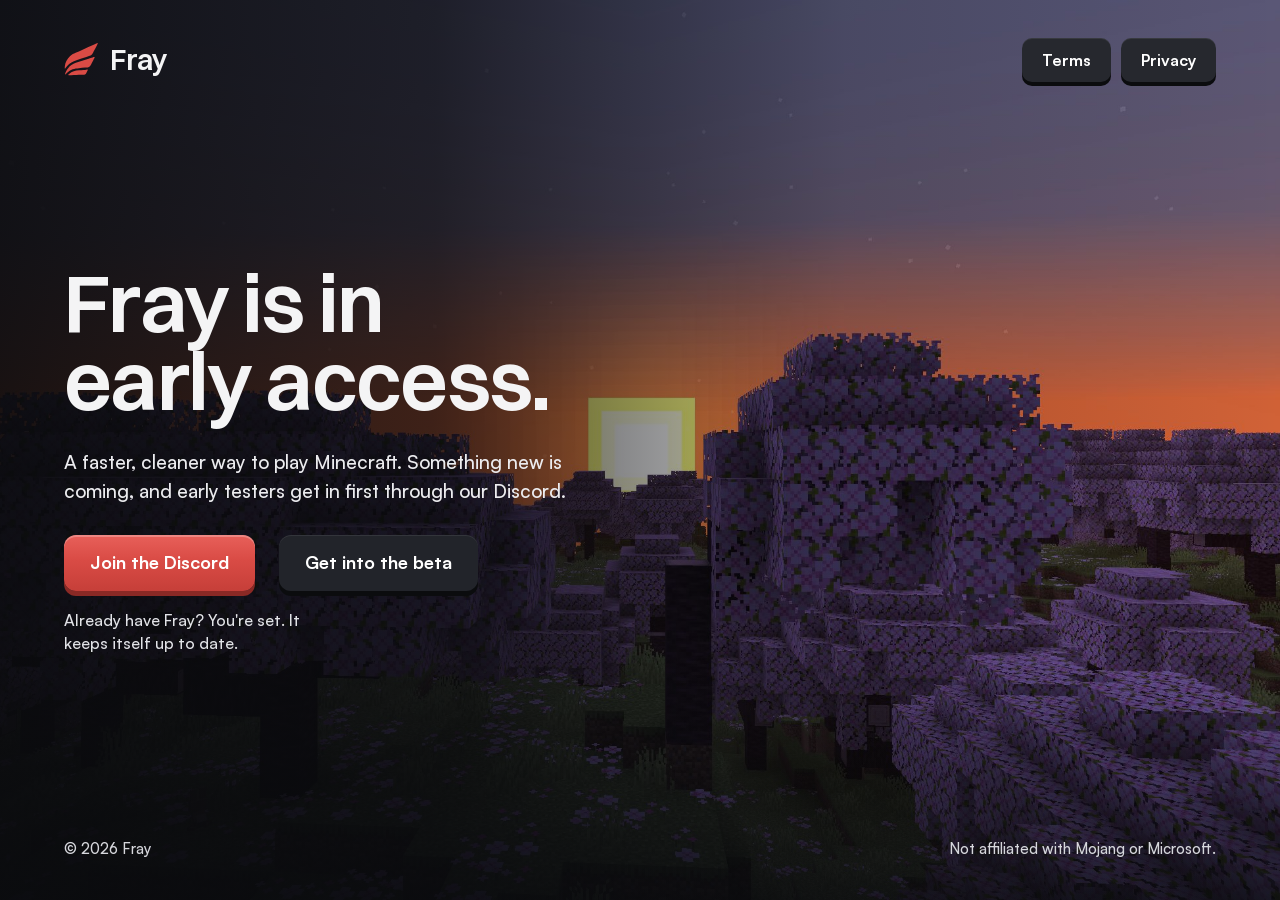
==== commit ab19395b: "Restore previous site" ====
--- a/index.html
+++ b/index.html
@@ -1,134 +1,44 @@
 <!doctype html>
-<html lang="en" data-os="windows">
+<html lang="en">
 <head>
 <meta charset="utf-8">
-<script>
-// The visitor's system before first paint, so the download buttons never flash the wrong style. site.js refines it.
-(function () { var u = navigator.userAgent, h = document.documentElement, q = location.search;
-  h.dataset.os = /os=linux/.test(q) ? "linux" : /os=windows/.test(q) ? "windows" : /Windows/.test(u) ? "windows" : /Linux|X11|CrOS/.test(u) && !/Android/.test(u) ? "linux" : /Mac|iPhone|iPad|Android/.test(u) ? "other" : "windows";
-  h.dataset.arch = /arch=arm/.test(q) || /aarch64|arm64/i.test(u) ? "arm" : "x86_64"; })();
-</script>
 <meta name="viewport" content="width=device-width, initial-scale=1">
-<title>Fray: the fast, clean way to play Minecraft</title>
-<meta name="description" content="Fray is a free Minecraft client: more FPS from the first launch, the mods you want built in, every version from 1.21 to 26.3.">
+<title>Fray</title>
+<meta name="description" content="Fray is in early access. Join the Discord to get in first.">
 <meta name="color-scheme" content="dark">
 <meta name="theme-color" content="#101114">
-<meta property="og:title" content="Fray: the fast, clean way to play Minecraft">
-<meta property="og:description" content="Fray is a free Minecraft client: more FPS from the first launch, the mods you want built in, every version from 1.21 to 26.3.">
+<meta property="og:title" content="Fray">
+<meta property="og:description" content="Fray is in early access. Join the Discord to get in first.">
 <meta property="og:url" content="https://fray-client.github.io/">
 <link rel="canonical" href="https://fray-client.github.io/">
 <link rel="icon" href="assets/wing.svg" type="image/svg+xml">
 <link rel="preload" href="assets/fonts/ClashDisplay-600.woff2" as="font" type="font/woff2" crossorigin>
 <link rel="preload" href="assets/fonts/Satoshi-500.woff2" as="font" type="font/woff2" crossorigin>
-<link rel="stylesheet" href="assets/site.css?v=4e0e0da1e2">
-<script src="assets/site.js?v=45071bcaff" defer></script>
+<link rel="stylesheet" href="assets/site.css?v=06f99d393d">
 </head>
-<body class="home hv-b">
-<a class="skip" href="#main">Skip to content</a>
-<header class="top over">
-  <div class="wrap">
-    <a class="mark" href="./" aria-label="Fray home"><svg viewBox="146 123 740 740" aria-hidden="true" fill="#D94B45"><path d="M 164.10 679.80 C 161.18 666.09 162.91 647.60 164.02 633.50 C 170.78 547.63 217.05 463.84 280.65 406.60 C 318.72 372.33 353.89 357.04 399.66 336.49 C 427.01 324.20 454.42 311.980 481.89 299.93 C 543.03 273.12 603.96 245.36 664.88 217.96 C 715.13 195.36 765.38 172.76 815.63 150.15 C 824.17 146.31 873.39 122.76 878.59 124.06 C 889.96 126.92 867.30 162.43 863.72 169.37 C 841.41 212.61 818.76 256.52 796.46 299.76 C 785.91 320.21 771.99 353.12 757.59 369.72 C 748.29 380.43 735.92 390.46 723.22 396.81 C 713.29 401.77 700.70 405.01 690.03 408.48 C 670.85 414.72 651.56 420.99 632.36 427.24 C 561.03 450.44 487.96 471.66 417.50 497.10 C 338.78 525.52 270.95 559.04 214.17 622.48 C 202.86 635.12 192.60 648.65 183.35 662.88 C 181.20 666.19 171.40 682.60 168.55 683.39 C 165.16 684.33 165.17 682.37 164.10 679.80 Z"/><path d="M 173.79 811.27 C 163.53 797.50 181.98 755.22 189.81 741.69 C 222.35 685.51 252.60 639.85 307.20 602.49 C 337.17 581.98 370.09 566.69 403.79 553.42 C 495.06 517.49 588.19 491.84 682.03 463.69 C 711.70 454.79 741.36 445.89 771.03 436.99 C 777.88 434.94 805.45 425.33 810.62 427.46 C 813.96 428.83 814.79 431.06 814.59 434.50 C 814.20 441.30 788.36 487.84 783.38 497.49 C 770.08 523.29 756.78 549.06 743.48 574.86 C 735.02 591.24 723.39 619.03 710.90 631.42 C 701.92 640.33 689.80 647.79 677.52 651.02 C 658.47 656.03 626.27 656.74 605.59 658.78 C 560.56 663.22 515.31 667.18 470.24 671.49 C 421.89 676.12 380.35 678.90 334.01 695.87 C 294.56 710.31 257.52 731.84 225.97 759.64 C 215.70 768.70 206.04 778.44 197.05 788.77 C 191.94 794.63 184.76 804.84 178.99 809.33 C 176.16 811.53 176.96 810.97 173.79 811.27 Z"/><path d="M 236.84 821.78 C 233.51 814.34 249.85 800.72 255.22 795.98 C 322.80 736.36 388.92 726.30 474.74 718.08 C 506.57 715.04 538.31 711.78 570.17 709.05 C 590.57 707.30 611.13 705.18 631.51 703.22 C 638.04 702.59 650.94 700.38 656.83 700.97 C 658.77 701.16 660.77 701.60 662.18 703.07 C 667.32 708.47 653.35 730.24 650.09 736.56 C 641.95 752.34 627.78 785.51 617.58 797.87 C 613.31 803.03 607.37 807.34 601.30 810.13 C 587.21 816.59 539.67 815.00 521.67 815.49 C 486.04 816.45 450.72 817.17 415.10 818.50 C 377.30 819.91 339.51 821.18 301.71 822.59 C 284.32 823.24 262.94 825.67 246.00 824.51 C 241.75 824.22 240.44 824.10 236.84 821.78 Z"/></svg><span>Fray</span></a>
-    <nav class="nav" id="nav" aria-label="Main"><a href="./#features">Features</a><a href="download/">Download</a><a href="beta/">Beta</a><a href="./#faq">FAQ</a><a class="in-menu" href="https://discord.gg/2nsUmHctxW" rel="noopener">Discord</a></nav>
-    <div class="top-end">
-      <a class="plain" href="https://discord.gg/2nsUmHctxW" rel="noopener">Discord</a>
-      <a class="btn small" href="download/"><svg class="down" viewBox="0 0 20 20" aria-hidden="true"><path d="M10 3v10m-4.5-4.5L10 13l4.5-4.5M4 17h12" fill="none" stroke="currentColor" stroke-width="2.2" stroke-linecap="round" stroke-linejoin="round"/></svg>Download</a>
-      <button class="menu-btn" type="button" aria-controls="nav" aria-expanded="false" aria-label="Menu"><svg class="bars" viewBox="0 0 24 24" aria-hidden="true"><path d="M4 7h16M4 12h16M4 17h16" stroke="currentColor" stroke-width="2" stroke-linecap="round"/></svg><svg class="x" viewBox="0 0 24 24" aria-hidden="true"><path d="M6 6l12 12M18 6L6 18" stroke="currentColor" stroke-width="2" stroke-linecap="round"/></svg></button>
-    </div>
+<body class="hero">
+<div class="hero-bg" aria-hidden="true"></div>
+<div class="hero-inner">
+<header class="hero-top">
+  <a class="mark" href="./" aria-label="Fray home"><svg viewBox="146 123 740 740" aria-hidden="true" fill="#D94B45"><path d="M 164.10 679.80 C 161.18 666.09 162.91 647.60 164.02 633.50 C 170.78 547.63 217.05 463.84 280.65 406.60 C 318.72 372.33 353.89 357.04 399.66 336.49 C 427.01 324.20 454.42 311.980 481.89 299.93 C 543.03 273.12 603.96 245.36 664.88 217.96 C 715.13 195.36 765.38 172.76 815.63 150.15 C 824.17 146.31 873.39 122.76 878.59 124.06 C 889.96 126.92 867.30 162.43 863.72 169.37 C 841.41 212.61 818.76 256.52 796.46 299.76 C 785.91 320.21 771.99 353.12 757.59 369.72 C 748.29 380.43 735.92 390.46 723.22 396.81 C 713.29 401.77 700.70 405.01 690.03 408.48 C 670.85 414.72 651.56 420.99 632.36 427.24 C 561.03 450.44 487.96 471.66 417.50 497.10 C 338.78 525.52 270.95 559.04 214.17 622.48 C 202.86 635.12 192.60 648.65 183.35 662.88 C 181.20 666.19 171.40 682.60 168.55 683.39 C 165.16 684.33 165.17 682.37 164.10 679.80 Z"/><path d="M 173.79 811.27 C 163.53 797.50 181.98 755.22 189.81 741.69 C 222.35 685.51 252.60 639.85 307.20 602.49 C 337.17 581.98 370.09 566.69 403.79 553.42 C 495.06 517.49 588.19 491.84 682.03 463.69 C 711.70 454.79 741.36 445.89 771.03 436.99 C 777.88 434.94 805.45 425.33 810.62 427.46 C 813.96 428.83 814.79 431.06 814.59 434.50 C 814.20 441.30 788.36 487.84 783.38 497.49 C 770.08 523.29 756.78 549.06 743.48 574.86 C 735.02 591.24 723.39 619.03 710.90 631.42 C 701.92 640.33 689.80 647.79 677.52 651.02 C 658.47 656.03 626.27 656.74 605.59 658.78 C 560.56 663.22 515.31 667.18 470.24 671.49 C 421.89 676.12 380.35 678.90 334.01 695.87 C 294.56 710.31 257.52 731.84 225.97 759.64 C 215.70 768.70 206.04 778.44 197.05 788.77 C 191.94 794.63 184.76 804.84 178.99 809.33 C 176.16 811.53 176.96 810.97 173.79 811.27 Z"/><path d="M 236.84 821.78 C 233.51 814.34 249.85 800.72 255.22 795.98 C 322.80 736.36 388.92 726.30 474.74 718.08 C 506.57 715.04 538.31 711.78 570.17 709.05 C 590.57 707.30 611.13 705.18 631.51 703.22 C 638.04 702.59 650.94 700.38 656.83 700.97 C 658.77 701.16 660.77 701.60 662.18 703.07 C 667.32 708.47 653.35 730.24 650.09 736.56 C 641.95 752.34 627.78 785.51 617.58 797.87 C 613.31 803.03 607.37 807.34 601.30 810.13 C 587.21 816.59 539.67 815.00 521.67 815.49 C 486.04 816.45 450.72 817.17 415.10 818.50 C 377.30 819.91 339.51 821.18 301.71 822.59 C 284.32 823.24 262.94 825.67 246.00 824.51 C 241.75 824.22 240.44 824.10 236.84 821.78 Z"/></svg><span>Fray</span></a>
+  <nav class="pillnav" aria-label="Legal">
+    <a class="pill" href="terms/">Terms</a>
+    <a class="pill" href="privacy/">Privacy</a>
+  </nav>
+</header>
+<main class="hero-main">
+  <h1>Fray is in<br>early access.</h1>
+  <p class="hero-lede">A faster, cleaner way to play Minecraft. Something new is coming, and early testers get in first through our Discord.</p>
+  <div class="hero-cta">
+    <a class="btn" href="https://discord.gg/2nsUmHctxW">Join the Discord</a>
+    <a class="btn alt" href="beta/">Get into the beta</a>
+    <p class="hero-note">Already have Fray? You're set. It keeps itself up to date.</p>
   </div>
-</header>
-<main id="main">
-<section class="hero"><div class="wrap"><div class="hero-copy">
-      <h1>The fast, clean way to play Minecraft.</h1>
-      <p class="lede">Free for Minecraft: Java Edition. More FPS from the first launch, the mods you'd go looking for already built in, and every version from 1.21 to 26.3.</p>
-      <div class="hero-cta">
-        <a class="btn big" href="download/"><svg class="down" viewBox="0 0 20 20" aria-hidden="true"><path d="M10 3v10m-4.5-4.5L10 13l4.5-4.5M4 17h12" fill="none" stroke="currentColor" stroke-width="2.2" stroke-linecap="round" stroke-linejoin="round"/></svg>Download <small data-os-label>for Windows</small></a>
-        <p class="meta"><b>Early access.</b> Invite only for now.<br><a href="beta/">How the beta works</a></p>
-      </div>
-    </div><figure class="shot"><img src="assets/launcher.jpg" width="1800" height="1159" alt="The Fray launcher: Evening, Anddee. A big Play button for Minecraft 1.21.11, the versions, and the mods on that version."></figure></div></section>
-<section class="sec" id="features">
-  <div class="wrap">
-    <h2>Everything in one install.</h2>
-    <p class="intro">No mod hunting. Open Fray, pick a version, press Play.</p>
-    <div class="rows">
-      <div class="row">
-        <div>
-          <h3>Every version, one launcher.</h3>
-          <p>Fray's mods and menus run on every release from 1.21 to 26.3. Older versions play as plain Minecraft, all the way back to 1.0.</p>
-          <p>Play modpacks and add your own mods from Modrinth too.</p>
-        </div>
-        <div class="span" aria-label="Versions Fray plays">
-          <div class="ends"><b>1.0</b><b>1.20.6</b><b>1.21</b><b>26.3</b></div>
-          <div class="bar"><span class="vanilla">Plain Minecraft</span><span class="fray">With Fray</span></div>
-        </div>
-      </div>
-      <div class="row flip">
-        <div>
-          <h3>The mods you'd add anyway, built in.</h3>
-          <p>Press <kbd>Right Shift</kbd> in game for Fray's menu. Turn mods on, drag them where you want them, and change how each one looks.</p>
-        </div>
-        <div class="mods">
-          <div><h4>HUD</h4><ul><li>FPS</li><li>CPS</li><li>Coordinates</li><li>Direction</li><li>Ping</li><li>TPS</li><li>Memory</li><li>Speed</li><li>Biome</li><li>Light Level</li><li>Potion Effects</li><li>Armor Status</li><li>Item Cooldowns</li><li>Clock</li><li>World Time</li><li>Scoreboard</li><li>Bossbar</li><li>Pack Display</li><li>Battery</li></ul></div>
-          <div class="pvp"><h4>PvP</h4><ul><li>Crosshair</li><li>Hit Color</li><li>Armor Hider</li><li>Combo Counter</li><li>Reach Display</li><li>Target HUD</li><li>Durability Warning</li><li>K/D</li></ul></div>
-          <div><h4>Camera and movement</h4><ul><li>Zoom</li><li>Freelook</li><li>Fly Boost</li><li>Lighting</li></ul></div>
-        </div>
-      </div>
-      <div class="row">
-        <div>
-          <h3>More FPS before you touch a setting.</h3>
-          <p>The best performance mods come installed and switched on, so Fray runs fast the first time you press Play. Shaders work too.</p>
-        </div>
-        <ul class="core" aria-label="Performance mods in every install">
-          <li>Sodium <span>Faster rendering</span></li>
-          <li>Lithium <span>Faster game logic</span></li>
-          <li>FerriteCore <span>Less memory</span></li>
-          <li>ImmediatelyFast <span>Faster HUD and text</span></li>
-          <li>Entity Culling <span>Skips mobs you can't see</span></li>
-          <li>Iris Shaders <span>Shaders</span></li>
-        </ul>
-      </div>
-    </div>
-  </div>
-</section>
-<section class="sec band beta-band">
-  <div class="wrap">
-    <div>
-      <h2>Fray is in early access.</h2>
-      <p>Testers play new builds first. Sign in to see if you're in, and watch the Discord for new spots.</p>
-    </div>
-    <div class="acts"><a class="btn" href="beta/">About the beta</a><a class="btn alt" href="https://discord.gg/2nsUmHctxW" rel="noopener">Join the Discord</a></div>
-  </div>
-</section>
-<section class="sec" id="faq">
-  <div class="wrap">
-    <h2>Questions</h2>
-    <div class="faq"><details><summary>Is Fray free?</summary><div class="a"><p>Yes. No ads either.</p></div></details><details><summary>How do I get it?</summary><div class="a"><p>Fray is in early access and invite only for now. <a href="download/">Download the installer</a> and sign in: testers get Fray right away, everyone else goes on the waitlist. Spots open in the <a href="https://discord.gg/2nsUmHctxW" rel="noopener">Discord</a> first.</p></div></details><details><summary>Which Minecraft versions does it play?</summary><div class="a"><p>Fray's mods and menus run on every version from 1.21 to 26.3. The launcher also plays plain Minecraft back to 1.0.</p></div></details><details><summary>Can I add my own mods?</summary><div class="a"><p>Yes. Add any mod from Modrinth right in the launcher.</p></div></details><details><summary>Is it on Mac?</summary><div class="a"><p>No. Fray runs on Windows 10 and 11, and on Linux.</p></div></details><details><summary>Can I use it on servers?</summary><div class="a"><p>Yes. Fray's built-in mods change your screen and controls, not the game rules. Some servers have their own rules about client mods, so check theirs.</p></div></details><details><summary>What does Fray collect?</summary><div class="a"><p>The <a href="privacy/">Privacy Policy</a> lists everything, starting with a plain summary.</p></div></details></div>
-  </div>
-</section>
-<section class="last">
-  <div class="hero-bg" aria-hidden="true"></div>
-  <div class="wrap">
-    <h2>Ready to play?</h2>
-    <p>Free for Windows and Linux.</p>
-    <a class="btn big" href="download/"><svg class="down" viewBox="0 0 20 20" aria-hidden="true"><path d="M10 3v10m-4.5-4.5L10 13l4.5-4.5M4 17h12" fill="none" stroke="currentColor" stroke-width="2.2" stroke-linecap="round" stroke-linejoin="round"/></svg>Download Fray</a>
-  </div>
-</section>
 </main>
-<footer class="foot">
-  <div class="wrap">
-    <div class="cols">
-      <div class="about">
-        <a class="mark" href="./" aria-label="Fray home"><svg viewBox="146 123 740 740" aria-hidden="true" fill="#D94B45"><path d="M 164.10 679.80 C 161.18 666.09 162.91 647.60 164.02 633.50 C 170.78 547.63 217.05 463.84 280.65 406.60 C 318.72 372.33 353.89 357.04 399.66 336.49 C 427.01 324.20 454.42 311.980 481.89 299.93 C 543.03 273.12 603.96 245.36 664.88 217.96 C 715.13 195.36 765.38 172.76 815.63 150.15 C 824.17 146.31 873.39 122.76 878.59 124.06 C 889.96 126.92 867.30 162.43 863.72 169.37 C 841.41 212.61 818.76 256.52 796.46 299.76 C 785.91 320.21 771.99 353.12 757.59 369.72 C 748.29 380.43 735.92 390.46 723.22 396.81 C 713.29 401.77 700.70 405.01 690.03 408.48 C 670.85 414.72 651.56 420.99 632.36 427.24 C 561.03 450.44 487.96 471.66 417.50 497.10 C 338.78 525.52 270.95 559.04 214.17 622.48 C 202.86 635.12 192.60 648.65 183.35 662.88 C 181.20 666.19 171.40 682.60 168.55 683.39 C 165.16 684.33 165.17 682.37 164.10 679.80 Z"/><path d="M 173.79 811.27 C 163.53 797.50 181.98 755.22 189.81 741.69 C 222.35 685.51 252.60 639.85 307.20 602.49 C 337.17 581.98 370.09 566.69 403.79 553.42 C 495.06 517.49 588.19 491.84 682.03 463.69 C 711.70 454.79 741.36 445.89 771.03 436.99 C 777.88 434.94 805.45 425.33 810.62 427.46 C 813.96 428.83 814.79 431.06 814.59 434.50 C 814.20 441.30 788.36 487.84 783.38 497.49 C 770.08 523.29 756.78 549.06 743.48 574.86 C 735.02 591.24 723.39 619.03 710.90 631.42 C 701.92 640.33 689.80 647.79 677.52 651.02 C 658.47 656.03 626.27 656.74 605.59 658.78 C 560.56 663.22 515.31 667.18 470.24 671.49 C 421.89 676.12 380.35 678.90 334.01 695.87 C 294.56 710.31 257.52 731.84 225.97 759.64 C 215.70 768.70 206.04 778.44 197.05 788.77 C 191.94 794.63 184.76 804.84 178.99 809.33 C 176.16 811.53 176.96 810.97 173.79 811.27 Z"/><path d="M 236.84 821.78 C 233.51 814.34 249.85 800.72 255.22 795.98 C 322.80 736.36 388.92 726.30 474.74 718.08 C 506.57 715.04 538.31 711.78 570.17 709.05 C 590.57 707.30 611.13 705.18 631.51 703.22 C 638.04 702.59 650.94 700.38 656.83 700.97 C 658.77 701.16 660.77 701.60 662.18 703.07 C 667.32 708.47 653.35 730.24 650.09 736.56 C 641.95 752.34 627.78 785.51 617.58 797.87 C 613.31 803.03 607.37 807.34 601.30 810.13 C 587.21 816.59 539.67 815.00 521.67 815.49 C 486.04 816.45 450.72 817.17 415.10 818.50 C 377.30 819.91 339.51 821.18 301.71 822.59 C 284.32 823.24 262.94 825.67 246.00 824.51 C 241.75 824.22 240.44 824.10 236.84 821.78 Z"/></svg><span>Fray</span></a>
-        <p>A free launcher and client for Minecraft: Java Edition, on Windows and Linux.</p>
-      </div>
-      <div><h3>Fray</h3><ul><li><a href="download/">Download</a></li><li><a href="beta/">Beta</a></li><li><a href="./#features">Features</a></li><li><a href="./#faq">FAQ</a></li></ul></div>
-      <div><h3>Community</h3><ul><li><a href="https://discord.gg/2nsUmHctxW" rel="noopener">Discord</a></li><li><a href="mailto:frayclient@gmail.com">frayclient@gmail.com</a></li></ul></div>
-      <div><h3>Legal</h3><ul><li><a href="terms/">Terms of Use</a></li><li><a href="privacy/">Privacy Policy</a></li></ul></div>
-    </div>
-    <div class="legal">
-      <p class="notice">NOT AN OFFICIAL MINECRAFT PRODUCT. NOT APPROVED BY OR ASSOCIATED WITH MOJANG OR MICROSOFT.</p>
-      <p>Minecraft is a trademark of Mojang Synergies AB. Fray is made by the Fray Client team, who are responsible for it. &copy; 2026 Fray Client.</p>
-    </div>
-  </div>
+<footer class="hero-foot">
+  <span>&copy; 2026 Fray</span>
+  <span>Not affiliated with Mojang or Microsoft.</span>
 </footer>
+</div>
 </body>
 </html>
--- a/assets/site.css
+++ b/assets/site.css
@@ -5,273 +5,51 @@
 
 :root {
   --red: #D94B45; --red-lip: #8a2925; --red-ink: #ff8a84;
-  --bg: #0D0E11; --band: #131418; --surface: #18191D; --elev: #22242A; --line: #2a2c32;
+  --bg: #0D0E11; --surface: #18191D; --elev: #22242A; --line: #2a2c32;
   --text: #F4F4F5; --text-2: #D6D7DC; --text-3: #A4A6AE;
   --sans: "Satoshi", system-ui, sans-serif; --display: "Clash Display", "Satoshi", sans-serif;
   --mono: ui-monospace, "Cascadia Mono", Consolas, monospace;
-  --wrap: 1200px; --gut: clamp(16px, 4vw, 40px); --head: 68px;
 }
 * { box-sizing: border-box; margin: 0; padding: 0; }
-html { color-scheme: dark; scroll-padding-top: calc(var(--head) + 20px); -webkit-text-size-adjust: 100%; }
-body { background: var(--bg); color: var(--text); font: 500 17px/1.6 var(--sans); -webkit-font-smoothing: antialiased; overflow-x: hidden; }
-img { display: block; max-width: 100%; }
+html { color-scheme: dark; scroll-padding-top: 24px; -webkit-text-size-adjust: 100%; }
+body { background: var(--bg); color: var(--text); font: 500 17px/1.65 var(--sans); -webkit-font-smoothing: antialiased; }
 a { color: var(--text); text-decoration: underline; text-decoration-color: var(--red); text-decoration-thickness: 2px; text-underline-offset: 3px; }
 a:hover { color: var(--red-ink); }
 :focus-visible { outline: 2px solid var(--red-ink); outline-offset: 3px; border-radius: 3px; }
-.skip { position: absolute; left: -999px; top: 8px; background: var(--red); color: #fff; padding: 8px 12px; border-radius: 6px; text-decoration: none; z-index: 30; }
+.skip { position: absolute; left: -999px; top: 8px; background: var(--red); color: #fff; padding: 8px 12px; border-radius: 6px; text-decoration: none; z-index: 9; }
 .skip:focus { left: 12px; }
-.wrap { width: 100%; max-width: var(--wrap); margin: 0 auto; padding: 0 var(--gut); }
 
-/* ---------- buttons: a face with Fray's lip underneath ---------- */
-.btn { display: inline-flex; align-items: center; justify-content: center; gap: 12px; height: 52px; padding: 0 24px; border-radius: 10px; border: 0; cursor: pointer;
-  color: #fff; font: 700 17px/1 var(--sans); text-decoration: none; white-space: nowrap;
-  background: linear-gradient(180deg, #e8605a 0%, var(--red) 45%, #c63f39 100%);
-  box-shadow: inset 0 2px 0 rgba(255,255,255,.25), 0 5px 0 var(--red-lip); transition: transform 90ms, filter .15s; }
-.btn:hover { color: #fff; filter: brightness(1.06); }
-.btn:active { transform: translateY(3px); box-shadow: inset 0 2px 0 rgba(255,255,255,.2), 0 2px 0 var(--red-lip); }
-.btn.alt { background: #26282E; box-shadow: inset 0 1px 0 rgba(255,255,255,.08), 0 5px 0 #08090b; }
-.btn.alt:hover { background: #30333A; filter: none; }
-.btn.alt:active { box-shadow: inset 0 1px 0 rgba(255,255,255,.08), 0 2px 0 #08090b; }
-.btn.small { height: 40px; padding: 0 16px; font-size: 15px; border-radius: 8px; box-shadow: inset 0 2px 0 rgba(255,255,255,.22), 0 4px 0 var(--red-lip); }
-.btn.small:active { box-shadow: inset 0 2px 0 rgba(255,255,255,.2), 0 1px 0 var(--red-lip); }
-.btn.big { height: 64px; padding: 0 32px 0 26px; font-size: 20px; border-radius: 12px; }
-.btn .down { width: 22px; height: 22px; flex: none; }
-.btn.small .down { width: 18px; height: 18px; }
-.btn small { font-weight: 500; font-size: .78em; opacity: .85; }
+/* ---------- document pages ---------- */
+.doc { display: grid; grid-template-columns: minmax(250px, 300px) minmax(0, 1fr); max-width: 1180px; margin: 0 auto; }
+.rail { position: sticky; top: 0; align-self: start; height: 100vh; overflow-y: auto; padding: 44px 28px 32px 32px; display: flex; flex-direction: column; gap: 34px; }
+.mark { display: flex; align-items: center; gap: 12px; text-decoration: none; }
+.mark svg { width: 46px; height: 46px; flex: none; }
+.mark span { font: 600 28px/1 var(--display); letter-spacing: -.01em; }
+.mark:hover { color: var(--text); }
+/* Plain solid button with Fray's lip (darker strip underneath), same family as the red .btn. */
+.pill { display: inline-flex; align-items: center; height: 44px; padding: 0 20px; border-radius: 10px;
+  color: #fff; font-weight: 700; font-size: 16px; text-decoration: none; background: #26282E;
+  box-shadow: inset 0 1px 0 rgba(255,255,255,.08), 0 4px 0 #0b0c0e; transition: transform 90ms, box-shadow 90ms, background .15s; }
+.pill:hover { color: #fff; background: #30333A; }
+.pill:active { transform: translateY(3px); box-shadow: inset 0 1px 0 rgba(255,255,255,.08), 0 1px 0 #0b0c0e; }
+.pill:focus-visible { outline: 2px solid #fff; outline-offset: 3px; border-radius: 10px; }
 
-/* ---------- top bar ---------- */
-.top { position: sticky; top: 0; z-index: 20; height: var(--head); background: var(--bg); border-bottom: 1px solid transparent; transition: background .2s, border-color .2s; }
-.top.over { position: fixed; left: 0; right: 0; background: transparent; }
-.top.over.scrolled, .top.scrolled { background: var(--bg); border-bottom-color: var(--line); }
-.top .wrap { height: 100%; display: flex; align-items: center; gap: 28px; max-width: 1320px; }
-.mark { display: flex; align-items: center; gap: 10px; text-decoration: none; flex: none; }
-.mark svg { width: 34px; height: 34px; flex: none; }
-.mark span { font: 600 26px/1 var(--display); letter-spacing: -.01em; color: var(--text); }
-.mark:hover span { color: var(--text); }
-.nav { display: flex; align-items: center; gap: 4px; }
-.nav a { color: var(--text-2); text-decoration: none; font-weight: 700; font-size: 15.5px; padding: 8px 12px; border-radius: 6px; }
-.nav a:hover { color: #fff; background: rgba(255,255,255,.06); }
-.nav a[aria-current] { color: #fff; }
-.nav .in-menu { display: none; }
-.nav a[aria-current]::after { content: ""; display: block; height: 2px; margin-top: 3px; background: var(--red); border-radius: 1px; }
-.top-end { margin-left: auto; display: flex; align-items: center; gap: 18px; }
-.top-end .plain { color: var(--text-2); text-decoration: none; font-weight: 700; font-size: 15.5px; }
-.top-end .plain:hover { color: #fff; }
-.menu-btn { display: none; width: 44px; height: 44px; border: 0; background: none; color: var(--text); cursor: pointer; border-radius: 8px; }
-.menu-btn svg { width: 24px; height: 24px; display: block; margin: auto; }
-.menu-btn .x { display: none; }
-.menu-open .menu-btn .bars { display: none; }
-.menu-open .menu-btn .x { display: block; }
-
-/* ---------- home hero ---------- */
-.hero { position: relative; isolation: isolate; }
-.hero-bg { position: absolute; inset: 0; z-index: -1; background: url("bg.jpg") 62% 40% / cover no-repeat; }
-.hero-bg::after { content: ""; position: absolute; inset: 0;
-  background: linear-gradient(90deg, rgba(13,14,17,.94) 0%, rgba(13,14,17,.76) 36%, rgba(13,14,17,.2) 70%, rgba(13,14,17,.05) 100%),
-              linear-gradient(0deg, var(--bg) 0%, rgba(13,14,17,0) 34%),
-              linear-gradient(180deg, rgba(13,14,17,.7) 0%, rgba(13,14,17,0) 18%); }
-.hero-copy { padding: calc(var(--head) + clamp(56px, 11vh, 120px)) 0 0; max-width: 660px; }
-.hero h1 { font: 600 clamp(46px, 6.2vw, 92px)/.96 var(--display); letter-spacing: -.02em; }
-.hero .lede { margin-top: 24px; font-size: clamp(17px, 1.45vw, 20px); line-height: 1.55; color: #E6E6EA; max-width: 540px; }
-.hero-cta { margin-top: 36px; display: flex; flex-wrap: wrap; align-items: center; gap: 18px 22px; }
-.hero-cta .meta { font-size: 15px; color: var(--text-2); line-height: 1.45; }
-.hero-cta .meta b { color: var(--text); }
-.hero-cta .meta a { font-weight: 700; }
-/* The launcher itself, coming up out of the hero. */
-.shot { position: relative; margin: clamp(56px, 8vw, 96px) auto 0; max-width: 1120px; }
-.shot img { width: 100%; height: auto; border-radius: 12px; box-shadow: 0 30px 80px rgba(0,0,0,.55), 0 0 0 1px rgba(255,255,255,.06); }
-.shot figcaption { margin-top: 14px; font-size: 14px; color: var(--text-3); text-align: center; }
-
-/* Variant B: plain dark hero, the launcher shot on the right bleeding off the edge. */
-.hv-b .hero { background: var(--bg); overflow: hidden; }
-.hv-b .hero .wrap { display: grid; grid-template-columns: minmax(0, 5fr) minmax(0, 7fr); align-items: center; gap: 48px; max-width: 1320px; }
-.hv-b .hero-copy { padding-bottom: 96px; }
-.hv-b .shot { margin: calc(var(--head) + 48px) -18vw 48px 0; max-width: none; }
-.hv-b .shot figcaption { text-align: left; }
-/* Variant C: centred over the world, launcher rising out of it. */
-.hv-c .hero-bg::after { background: linear-gradient(0deg, var(--bg) 0%, rgba(13,14,17,.55) 40%, rgba(13,14,17,.7) 100%); }
-.hv-c .hero-copy { margin: 0 auto; text-align: center; max-width: 820px; }
-.hv-c .hero .lede { margin-left: auto; margin-right: auto; }
-.hv-c .hero-cta { justify-content: center; flex-direction: column; }
-.hv-c .hero h1 { font-size: clamp(50px, 7.4vw, 108px); }
-
-/* ---------- sections ---------- */
-.sec { padding: clamp(64px, 8vw, 104px) 0; }
-.sec.band { background: var(--band); }
-.sec h2 { font: 600 clamp(34px, 4.2vw, 56px)/1.02 var(--display); letter-spacing: -.015em; max-width: 16ch; }
-.sec .intro { margin-top: 18px; font-size: 18px; color: var(--text-2); max-width: 58ch; }
-.rows { margin-top: clamp(44px, 6vw, 72px); display: grid; gap: clamp(56px, 7vw, 96px); }
-.row { display: grid; grid-template-columns: minmax(0, 5fr) minmax(0, 6fr); gap: clamp(32px, 5vw, 72px); align-items: center; }
-.row.flip > :first-child { order: 2; }
-.row.flip { align-items: start; }
-.row h3 { font: 600 clamp(26px, 2.6vw, 34px)/1.1 var(--display); letter-spacing: -.01em; }
-.row p { margin-top: 14px; color: var(--text-2); max-width: 50ch; }
-.row p + p { margin-top: 10px; }
-.row .art img { width: 100%; border-radius: 10px; box-shadow: 0 18px 50px rgba(0,0,0,.45), 0 0 0 1px rgba(255,255,255,.06); }
-kbd { font: 700 .82em/1 var(--sans); color: var(--text); background: var(--elev); padding: 3px 7px 4px; border-radius: 4px; box-shadow: 0 2px 0 #08090b; white-space: nowrap; }
-
-/* Version span: real ranges, drawn to scale by count of releases. */
-.span { display: grid; gap: 14px; }
-.span .bar { display: flex; height: 54px; border-radius: 8px; overflow: hidden; font-weight: 700; font-size: 15px; }
-.span .bar span { display: flex; align-items: center; padding: 0 16px; white-space: nowrap; }
-.span .vanilla { flex: 4; background: var(--elev); color: var(--text-2); }
-.span .fray { flex: 3; background: var(--red); color: #fff; box-shadow: inset 0 -4px 0 var(--red-lip); }
-.span .ends { display: flex; justify-content: space-between; font: 500 13px/1 var(--mono); color: var(--text-3); }
-.span .ends b { color: var(--text); font-weight: 500; }
-.span .key { display: flex; flex-wrap: wrap; gap: 6px 18px; font-size: 14.5px; color: var(--text-2); }
-
-/* Built-in mods: the real names, by the category they sit in. */
-.mods { display: grid; gap: 22px; }
-.mods h4 { font-size: 14px; font-weight: 700; color: var(--text-3); margin-bottom: 8px; }
-.mods ul { list-style: none; display: flex; flex-wrap: wrap; gap: 8px; }
-.mods li { font-size: 15px; font-weight: 700; padding: 7px 12px; border-radius: 6px; background: var(--elev); color: var(--text); }
-.mods .pvp li { background: #2e1c1d; color: #ffd6d3; }
-.core { list-style: none; display: grid; gap: 2px; }
-.core li { display: flex; justify-content: space-between; gap: 16px; padding: 13px 0; border-top: 1px solid var(--line); font-weight: 700; }
-.core li span { color: var(--text-3); font-weight: 500; font-size: 15px; text-align: right; }
-
-/* ---------- beta band on home ---------- */
-.beta-band .wrap { display: grid; grid-template-columns: minmax(0, 1fr) auto; gap: 32px 64px; align-items: end; }
-.beta-band p { margin-top: 16px; color: var(--text-2); max-width: 56ch; }
-.beta-band .acts { display: flex; flex-wrap: wrap; gap: 14px; }
-
-/* ---------- FAQ ---------- */
-.faq { margin-top: 40px; max-width: 860px; border-top: 1px solid var(--line); }
-.faq details { border-bottom: 1px solid var(--line); }
-.faq summary { cursor: pointer; list-style: none; display: flex; justify-content: space-between; align-items: center; gap: 20px; padding: 22px 0; font-weight: 700; font-size: 18.5px; }
-.faq summary::-webkit-details-marker { display: none; }
-.faq summary::after { content: ""; flex: none; width: 10px; height: 10px; margin-right: 6px; border: solid var(--text-2); border-width: 0 2.5px 2.5px 0; margin-top: -5px; transform: rotate(45deg); }
-.faq details[open] summary::after { margin-top: 5px; transform: rotate(225deg); }
-.faq summary:hover { color: #fff; }
-.faq .a { padding: 0 0 24px; color: var(--text-2); max-width: 68ch; }
-.faq .a p + p { margin-top: 10px; }
-
-/* ---------- closing download band ---------- */
-.last { position: relative; isolation: isolate; padding: clamp(80px, 11vw, 140px) 0; overflow: hidden; }
-.last .hero-bg { background-position: 40% 60%; }
-.last .hero-bg::after { background: linear-gradient(180deg, var(--bg) 0%, rgba(13,14,17,.72) 30%, rgba(13,14,17,.78) 100%); }
-.last h2 { font: 600 clamp(38px, 5vw, 68px)/1 var(--display); letter-spacing: -.015em; }
-.last p { margin-top: 16px; color: #E6E6EA; font-size: 18px; }
-.last .btn { margin-top: 30px; }
-
-/* ---------- page heads (download, beta) ---------- */
-.phead { position: relative; isolation: isolate; padding: calc(var(--head) + 64px) 0 56px; }
-.phead .hero-bg { background-position: 62% 45%; }
-.phead .hero-bg::after { background: linear-gradient(0deg, var(--bg) 0%, rgba(13,14,17,.78) 55%, rgba(13,14,17,.66) 100%); }
-.phead h1 { font: 600 clamp(44px, 6vw, 84px)/.98 var(--display); letter-spacing: -.02em; }
-.phead .lede { margin-top: 18px; max-width: 600px; font-size: 19px; color: #E6E6EA; }
-
-/* ---------- the download flow ---------- */
-/* html[data-os] is the visitor's system (Windows without JavaScript); [data-tab] is the system a step list shows. */
-.os-other { display: none; margin-bottom: 20px; color: var(--text-2); }
-html[data-os="other"] .os-other { display: block; }
-[data-tab="windows"] [data-show="linux"], [data-tab="linux"] [data-show="windows"] { display: none; }
-html[data-os="linux"] .for-win, html:not([data-os="linux"]) .for-linux { display: none; }
-html[data-arch="arm"] .arch-x86, html:not([data-arch="arm"]) .arch-arm { display: none; }
-
-/* Variant A: one card per system, yours first and lit. */
-.plats { display: grid; grid-template-columns: repeat(2, minmax(0, 1fr)); gap: 20px; }
-.plat { position: relative; display: grid; align-content: start; gap: 6px; padding: 30px 30px 32px; border-radius: 14px; background: var(--surface); }
-.plat h2 { font: 600 34px/1 var(--display); letter-spacing: -.01em; display: flex; align-items: center; gap: 14px; }
-.plat h2 svg { width: 30px; height: 30px; flex: none; }
-.plat .req { color: var(--text-3); font-size: 15px; }
-.plat .acts { margin-top: 22px; display: flex; flex-wrap: wrap; align-items: center; gap: 14px 18px; }
-.plat .acts .alt-link { font-size: 15px; font-weight: 700; }
-/* "Yours" comes from html[data-os], set in the page head before paint (no flash of the wrong button). */
-.plat .yours { display: none; position: absolute; top: 30px; right: 30px; font-size: 13px; font-weight: 700; color: var(--red-ink); }
-html[data-os="windows"] .plat[data-plat="windows"] .yours, html[data-os="linux"] .plat[data-plat="linux"] .yours { display: block; }
-html[data-os="windows"] .plat[data-plat="windows"], html[data-os="linux"] .plat[data-plat="linux"] { background: linear-gradient(180deg, #24191a 0%, var(--surface) 70%); }
-html[data-os="linux"] .plat[data-plat="linux"] { order: -1; }
-/* The other system's button: the same dark face and black lip as .btn.alt, no red anywhere. */
-html[data-os="windows"] .plat[data-plat="linux"] .btn, html[data-os="linux"] .plat[data-plat="windows"] .btn {
-  background: #2b2d34; box-shadow: inset 0 1px 0 rgba(255,255,255,.08), 0 5px 0 #08090b; }
-html[data-os="windows"] .plat[data-plat="linux"] .btn:hover, html[data-os="linux"] .plat[data-plat="windows"] .btn:hover { background: #33363e; filter: none; }
-html[data-os="windows"] .plat[data-plat="linux"] .btn:active, html[data-os="linux"] .plat[data-plat="windows"] .btn:active { box-shadow: inset 0 1px 0 rgba(255,255,255,.08), 0 2px 0 #08090b; }
-.started-wrap { margin-top: 20px; }
-.dl-note { margin-top: 22px; color: var(--text-2); font-size: 15.5px; max-width: 70ch; }
-/* Variant B: one big button for your system, the rest as plain links. */
-.one { display: grid; justify-items: start; gap: 14px; }
-.one .others { font-size: 15px; color: var(--text-2); display: flex; flex-wrap: wrap; gap: 6px 18px; }
-.one .others a { font-weight: 700; }
-
-/* After you click: the page turns into the install guide. */
-.started-note { display: none; align-items: center; gap: 14px; padding: 16px 20px; border-radius: 10px; background: #1c2a1f; color: #d7f5dc; font-weight: 700; }
-.started-note svg { width: 22px; height: 22px; flex: none; color: #6fdc86; }
-.started-note a { color: #fff; }
-.started .started-note { display: flex; }
-.started .dl-head-idle { display: none; }
-.dl-head-done { display: none; }
-.started .dl-head-done { display: block; }
-
-.install { display: grid; grid-template-columns: minmax(0, 4fr) minmax(0, 7fr); gap: clamp(32px, 6vw, 80px); align-items: start; }
-.install h2 { max-width: 12ch; }
-.tabs { display: inline-flex; gap: 4px; padding: 4px; border-radius: 10px; background: var(--surface); margin-bottom: 28px; }
-.tabs button { height: 38px; padding: 0 16px; border: 0; border-radius: 7px; background: none; color: var(--text-2); font: 700 15px/1 var(--sans); cursor: pointer; }
-.tabs button[aria-selected="true"] { background: var(--elev); color: #fff; box-shadow: 0 2px 0 #08090b; }
-.steps { list-style: none; counter-reset: s; display: grid; gap: 0; }
-.steps > li { counter-increment: s; display: grid; grid-template-columns: 56px minmax(0, 1fr); column-gap: 8px; padding: 22px 0; border-top: 1px solid var(--line); }
-.steps > li:first-child { border-top: 0; padding-top: 0; }
-.steps > li::before { content: counter(s); grid-row: span 3; font: 600 34px/1 var(--display); color: var(--red-ink); }
-.steps b { font-size: 19px; }
-.steps p { margin-top: 6px; color: var(--text-2); }
-.steps code, .sha code { font: 14px/1.5 var(--mono); background: var(--elev); padding: 2px 6px; border-radius: 4px; overflow-wrap: anywhere; color: var(--text); }
-.steps .help { margin-top: 12px; padding: 14px 16px; border-radius: 8px; background: var(--surface); font-size: 15.5px; color: var(--text-2); }
-.steps .help p { margin: 0; }
-.steps .help p + p { margin-top: 6px; }
-.steps .help b { font-size: inherit; color: var(--text); }
-
-.reqs { margin-top: 8px; display: grid; grid-template-columns: repeat(4, minmax(0, 1fr)); gap: 0 32px; }
-.reqs dl { display: contents; }
-.reqs div { padding: 18px 0; border-top: 1px solid var(--line); }
-.reqs dt { font-size: 14px; font-weight: 700; color: var(--text-3); }
-.reqs dd { margin-top: 4px; font-weight: 700; }
-.reqs dd span { display: block; font-weight: 500; color: var(--text-2); font-size: 15px; }
-.sha { margin-top: 10px; font-size: 14px; color: var(--text-3); }
-.verify { margin-top: 28px; }
-.verify summary { cursor: pointer; font-weight: 700; color: var(--text-2); }
-.verify summary:hover { color: #fff; }
-
-/* ---------- beta page ---------- */
-.how { list-style: none; counter-reset: s; display: grid; grid-template-columns: repeat(3, minmax(0, 1fr)); gap: 20px; margin-top: 44px; }
-.how li { counter-increment: s; padding: 26px 26px 28px; border-radius: 12px; background: var(--surface); }
-.how li::before { content: counter(s); display: block; font: 600 36px/1 var(--display); color: var(--red-ink); margin-bottom: 18px; }
-.how b { display: block; font-size: 19px; }
-.how p { margin-top: 6px; color: var(--text-2); font-size: 16px; }
-.new { list-style: none; display: grid; gap: 0; margin-top: 8px; }
-.new li { padding: 20px 0; border-top: 1px solid var(--line); }
-.new b { font-size: 18px; }
-.new p { margin-top: 4px; color: var(--text-2); }
-.ver-tag { display: inline-block; font: 600 15px/1 var(--display); padding: 6px 9px 5px; border-radius: 5px; background: var(--red); color: #fff; box-shadow: inset 0 -3px 0 var(--red-lip); vertical-align: middle; margin-left: 10px; }
-
-/* ---------- footer ---------- */
-.foot { border-top: 1px solid var(--line); background: #0a0b0d; padding: 64px 0 40px; font-size: 15px; color: var(--text-3); }
-.foot .cols { display: grid; grid-template-columns: minmax(0, 2fr) repeat(3, minmax(0, 1fr)); gap: 32px; }
-.foot .about p { margin-top: 14px; max-width: 34ch; color: var(--text-2); }
-.foot h3 { font-size: 14px; font-weight: 700; color: var(--text); margin-bottom: 12px; }
-.foot ul { list-style: none; display: grid; gap: 8px; }
-.foot a { color: var(--text-2); text-decoration: none; }
-.foot a:hover { color: #fff; text-decoration: underline; text-decoration-color: var(--red); }
-.foot .legal { margin-top: 56px; padding-top: 24px; border-top: 1px solid var(--line); display: grid; gap: 8px; font-size: 13.5px; line-height: 1.55; }
-.foot .legal .notice { color: var(--text-2); font-weight: 700; letter-spacing: .01em; }
-
-/* ---------- document pages (terms, privacy) ---------- */
-.doc { display: grid; grid-template-columns: minmax(230px, 280px) minmax(0, 1fr); max-width: 1180px; margin: 0 auto; padding: 0 var(--gut); gap: 0 48px; }
-.rail { position: sticky; top: var(--head); align-self: start; max-height: calc(100vh - var(--head)); overflow-y: auto; padding: 56px 0 32px; display: flex; flex-direction: column; gap: 28px; }
-.docs { display: flex; flex-direction: column; gap: 4px; }
-.docs a { text-decoration: none; color: var(--text-2); font-weight: 700; padding: 8px 12px; border-radius: 6px; }
-.docs a:hover { background: rgba(255,255,255,.05); color: #fff; }
-.docs a[aria-current] { background: var(--surface); color: #fff; }
-.toc summary { cursor: pointer; color: var(--text-3); font-size: 14px; font-weight: 700; list-style: none; padding: 2px 0 10px 12px; }
+.docs { display: flex; flex-direction: column; align-items: flex-start; gap: 12px; }
+.docs .pill[aria-current] { background: var(--red); box-shadow: inset 0 1px 0 rgba(255,255,255,.22), 0 4px 0 var(--red-lip); }
+.toc summary { cursor: pointer; color: var(--text-3); font-size: 14px; font-weight: 700; list-style: none; padding: 2px 0 10px; }
 .toc summary::-webkit-details-marker { display: none; }
 .toc summary::after { content: " +"; }
 .toc[open] summary::after { content: " \2212"; }
-.toc ol { list-style: none; display: flex; flex-direction: column; gap: 1px; }
-.toc a { display: block; text-decoration: none; color: var(--text-2); font-size: 14px; line-height: 1.4; padding: 5px 12px; }
+.toc ol { list-style: none; counter-reset: t; display: flex; flex-direction: column; gap: 2px; }
+.toc li { counter-increment: t; }
+.toc a { display: block; text-decoration: none; color: var(--text-2); font-size: 14px; line-height: 1.4; padding: 4px 0; }
 .toc a:hover { color: var(--text); }
-.page { padding: 64px 0 72px; max-width: 780px; min-width: 0; }
-.head h1 { font: 600 clamp(44px, 6vw, 72px)/.98 var(--display); letter-spacing: -.02em; }
+
+.page { padding: 64px 48px 48px; max-width: 800px; min-width: 0; }
+.head h1 { font: 600 clamp(44px, 7vw, 76px)/.98 var(--display); letter-spacing: -.02em; }
 .head .meta { margin-top: 18px; color: var(--text-2); font-size: 15px; }
 .head .meta span { color: var(--text-3); margin: 0 4px; }
+
 .prose { margin-top: 40px; }
 .prose > p, .prose > ul, .prose > ol, .prose > .table { margin-bottom: 18px; max-width: 68ch; }
 .prose h2 { position: relative; font: 600 28px/1.15 var(--display); letter-spacing: -.005em; margin: 56px 0 16px; }
@@ -284,11 +62,14 @@
 .prose ul li::marker { color: var(--red); }
 .prose ol li::marker { color: var(--text-2); font-weight: 700; }
 .prose code { font: 14px/1 var(--mono); background: var(--elev); padding: 2px 6px; border-radius: 4px; overflow-wrap: anywhere; }
+
+/* The plain-language summary at the top of the privacy policy. */
 .privacy .prose h2:first-child { margin-top: 0; }
 .privacy .prose h2:first-child + ul { list-style: none; padding: 26px 30px; background: var(--surface); border-radius: 14px; max-width: none; }
 .privacy .prose h2:first-child + ul li { padding-left: 34px; position: relative; margin: 0 0 14px; }
 .privacy .prose h2:first-child + ul li:last-child { margin-bottom: 0; }
 .privacy .prose h2:first-child + ul li::before { content: ""; position: absolute; left: 0; top: 7px; width: 14px; height: 14px; border-radius: 3px; background: var(--red); box-shadow: inset 0 -3px 0 var(--red-lip); }
+
 .table { overflow-x: auto; max-width: none !important; }
 table { border-collapse: collapse; width: 100%; font-size: 15px; line-height: 1.5; }
 th { text-align: left; color: var(--text-2); font-weight: 700; font-size: 14px; padding: 0 16px 10px 0; }
@@ -296,61 +77,104 @@
 td:first-child { width: 34%; }
 td code { background: none; padding: 0; font-size: 13px; line-height: 1.5; color: var(--text-2); white-space: nowrap; }
 tbody tr:first-child td { border-top: 2px solid var(--elev); }
+
 .next { margin-top: 64px; font-weight: 700; font-size: 18px; }
 
-/* ---------- 404 ---------- */
-.lost { padding: calc(var(--head) + 14vh) 0 18vh; }
-.lost h1 { font: 600 clamp(56px, 10vw, 112px)/.92 var(--display); letter-spacing: -.02em; }
-.lost p { margin-top: 20px; font-size: 19px; color: var(--text-2); }
-.lost .btn { margin-top: 30px; }
+.foot { margin-top: 72px; padding-top: 28px; border-top: 2px solid var(--surface); color: var(--text-3); font-size: 14px; line-height: 1.6; }
+.foot p { max-width: 68ch; margin-bottom: 10px; }
+.foot .notice { color: var(--text-2); font-weight: 700; letter-spacing: .01em; }
+.foot a { color: var(--text-2); text-decoration-color: var(--text-3); }
+.footnav { display: flex; flex-wrap: wrap; gap: 6px 20px; margin-top: 16px; }
+
+/* ---------- home ---------- */
+.landing { max-width: 680px; margin: 0 auto; padding: 12vh 24px 48px; }
+.big svg { width: 132px; height: 132px; display: block; margin-left: -10px; }
+.landing h1 { margin-top: 18px; font: 600 clamp(64px, 14vw, 112px)/.9 var(--display); letter-spacing: -.02em; }
+.lede { margin-top: 22px; font-size: 20px; color: var(--text-2); max-width: 32ch; }
+.cta { display: flex; flex-wrap: wrap; gap: 14px; margin-top: 36px; }
+.btn { display: inline-flex; align-items: center; height: 54px; padding: 0 26px; border-radius: 10px; color: #fff; font-weight: 700; font-size: 17px; text-decoration: none;
+  background: linear-gradient(180deg, #e8605a 0%, var(--red) 45%, #c63f39 100%);
+  box-shadow: inset 0 2px 0 rgba(255,255,255,.25), 0 5px 0 var(--red-lip); transition: transform 90ms, box-shadow 90ms; }
+.btn:hover { color: #fff; }
+.btn:active { transform: translateY(3px); box-shadow: inset 0 2px 0 rgba(255,255,255,.2), 0 2px 0 var(--red-lip); }
+.btn.alt { background: var(--elev); box-shadow: inset 0 1px 0 rgba(255,255,255,.08), 0 5px 0 #0b0c0e; }
+.btn.alt:active { box-shadow: 0 2px 0 #0b0c0e; }
+.plain { margin-top: 40px; color: var(--text-2); font-size: 16px; }
+
+/* ---------- early-access home (one screen) ---------- */
+html:has(body.hero) { overflow: hidden; }
+.hero { position: fixed; inset: 0; overflow: hidden; }
+/* Full-bleed screenshot (Andy's own, 26.2 cherry grove sunset) darkened on the left where the text sits. */
+.hero-bg { position: absolute; inset: 0; background: url("bg.jpg") 62% center / cover no-repeat; }
+.hero-bg::after { content: ""; position: absolute; inset: 0;
+  background: linear-gradient(90deg, rgba(10,11,14,.92) 0%, rgba(10,11,14,.74) 34%, rgba(10,11,14,.18) 66%, rgba(10,11,14,0) 100%),
+              linear-gradient(0deg, rgba(10,11,14,.8) 0%, rgba(10,11,14,0) 28%); }
+.hero-inner { position: relative; height: 100%; display: flex; flex-direction: column; padding: clamp(20px, 3vw, 48px) clamp(20px, 5vw, 96px); }
+.hero-top { position: relative; display: flex; align-items: center; justify-content: space-between; gap: 16px; }
+.hero-top .mark svg { width: 34px; height: 34px; }
+.hero-top .mark span { font-size: 28px; }
+.pillnav { display: flex; gap: 10px; }
+.hero-main { position: relative; flex: 1; display: flex; flex-direction: column; justify-content: center; max-width: 680px; gap: 28px; }
+.hero-main h1 { font: 600 clamp(52px, 6.4vw, 112px)/.95 var(--display); letter-spacing: -.02em; }
+.hero-lede { font-size: clamp(17px, 1.5vw, 20px); line-height: 1.55; color: #ECECEF; max-width: 520px; }
+.hero-cta { display: flex; flex-wrap: wrap; align-items: center; gap: 18px 24px; }
+.hero-cta .btn { height: 56px; font-size: 18px; border-radius: 12px; }
+.hero-note { font-size: 16px; color: #E2E3E7; max-width: 280px; line-height: 1.45; }
+/* ---------- /beta/: one download for your system, then what happens next ---------- */
+/* Taller than one screen on phones and short windows, so this page scrolls (the home page stays one screen). */
+html:has(body.beta) { overflow: auto; }
+.hero.beta { position: relative; min-height: 100vh; overflow: visible; }
+.beta .hero-bg { position: fixed; }
+.beta .hero-inner { height: auto; min-height: 100vh; }
+.beta-main { max-width: 820px; gap: 30px; padding: 40px 0; }
+.dl { display: flex; flex-direction: column; gap: 34px; }
+.dl[data-os="windows"] .dl-linux, .dl[data-os="linux"] .dl-win { display: none !important; }
+.dl[data-arch="arm"] .arch-x86, .dl:not([data-arch="arm"]) .arch-arm { display: none; }
+.get { display: grid; justify-items: start; gap: 12px; }
+/* The one big thing on the page: a deep red block with Fray's lip, the arrow drawn in. */
+.btn.get-btn { height: 66px; padding: 0 34px 0 28px; gap: 14px; border-radius: 12px; font-size: 20px; }
+.get-btn .down { width: 22px; height: 22px; }
+.for { font-size: 15px; color: #E2E3E7; }
+.for a { margin-left: 6px; }
+/* What happens next: a real sequence, so it's numbered. Plain text on the picture, no boxes. */
+.steps { list-style: none; counter-reset: step; display: grid; grid-template-columns: repeat(3, minmax(0, 1fr)); gap: 26px; }
+.steps li { counter-increment: step; display: grid; gap: 4px; align-content: start; text-shadow: 0 1px 14px rgba(10,11,14,.85); }
+.steps li::before { content: counter(step); font: 600 30px/1 var(--display); color: var(--red-ink); margin-bottom: 6px; }
+.steps b { font-size: 17px; font-weight: 700; color: var(--text); }
+.steps span { font-size: 15px; line-height: 1.5; color: #D9DADF; }
+.more { display: grid; gap: 10px; justify-items: start; }
+.fold { max-width: 660px; font-size: 14.5px; color: #D9DADF; }
+.fold summary { cursor: pointer; list-style: none; display: inline-flex; align-items: center; gap: 8px; font-weight: 700; color: var(--text); }
+.fold summary::-webkit-details-marker { display: none; }
+.fold summary::before { content: ""; width: 7px; height: 7px; border: solid var(--red-ink); border-width: 0 2px 2px 0; transform: rotate(-45deg); transition: transform .15s; }
+.fold[open] summary::before { transform: rotate(45deg); }
+.fold p { margin-top: 8px; line-height: 1.55; }
+.fold b { color: var(--text); }
+.fold kbd { font: 700 13px/1 var(--sans); color: var(--text); background: var(--elev); padding: 3px 7px 4px; border-radius: 4px; box-shadow: 0 2px 0 #0b0c0e; white-space: nowrap; }
+.other { font-size: 15px; color: #D9DADF; margin-top: 6px; }
+.sha { margin-top: 6px; font-size: 13px; color: var(--text-3); }
+.sha code { font: 12.5px/1.5 var(--mono); color: var(--text-2); overflow-wrap: anywhere; }
+@media (max-width: 760px) {
+  .steps { grid-template-columns: 1fr; gap: 18px; }
+  .steps li { grid-template-columns: 34px 1fr; column-gap: 10px; }
+  .steps li::before { grid-row: span 2; margin: 0; font-size: 26px; }
+  .btn.get-btn { width: 100%; justify-content: center; }
+  .get { justify-items: stretch; }
+}.hero-foot { position: relative; display: flex; justify-content: space-between; gap: 8px; font-size: 15px; color: var(--text-2); }
 
 /* ---------- small screens ---------- */
-@media (max-width: 1000px) {
-  .nav, .top-end .plain { display: none; }
-  .menu-btn { display: block; }
-  .top .wrap { gap: 12px; }
-  .menu-open .top { background: var(--bg); border-bottom-color: var(--line); }
-  .menu-open .nav { display: flex; position: fixed; top: var(--head); left: 0; right: 0; bottom: 0; flex-direction: column; align-items: stretch; gap: 0; padding: 12px var(--gut) 24px; background: var(--bg); overflow-y: auto; }
-  .menu-open .nav .in-menu { display: block; }
-  .menu-open .nav a { font-size: 22px; padding: 16px 0; border-bottom: 1px solid var(--line); border-radius: 0; color: var(--text); }
-  .menu-open .nav a[aria-current]::after { display: none; }
-  .menu-open .nav a[aria-current] { color: var(--red-ink); }
-  .menu-open { overflow: hidden; }
-  .hv-b .hero .wrap { grid-template-columns: 1fr; }
-  .hv-b .hero-copy { padding-bottom: 0; }
-  .hv-b .shot { margin: 0 0 56px; }
-  .row, .install { grid-template-columns: 1fr; }
-  .row.flip > :first-child { order: 0; }
-  .foot .cols { grid-template-columns: repeat(3, minmax(0, 1fr)); }
-  .foot .about { grid-column: 1 / -1; }
-  .beta-band .wrap { grid-template-columns: 1fr; align-items: start; }
+@media (max-width: 900px) {
   .doc { display: block; }
-  .rail { position: static; max-height: none; padding: 28px 0 0; gap: 16px; }
-  .docs { flex-direction: row; flex-wrap: wrap; }
-  .toc { background: var(--surface); border-radius: 10px; padding: 12px 4px; }
-  .toc summary { padding: 0 12px; color: var(--text-2); }
+  .rail { position: static; height: auto; padding: 22px 16px 0; gap: 18px; }
+  .mark svg { width: 36px; height: 36px; }
+  .mark span { font-size: 24px; }
+  .docs { flex-direction: row; gap: 8px; }
+  .hero-bg::after { background: linear-gradient(0deg, rgba(10,11,14,.92) 0%, rgba(10,11,14,.7) 60%, rgba(10,11,14,.45) 100%); }
+  .hero-foot { flex-direction: column; }
+  .toc { background: var(--surface); border-radius: 10px; padding: 12px 16px; }
+  .toc summary { padding: 0; color: var(--text-2); }
   .toc[open] summary { padding-bottom: 10px; }
-  .page { padding-top: 32px; }
-}
-@media (max-width: 720px) {
-  .top-end .btn.small { padding: 0 14px; }
-  .hero-bg::after { background: linear-gradient(0deg, var(--bg) 0%, rgba(13,14,17,.82) 40%, rgba(13,14,17,.6) 100%); }
-  .hero-copy { padding-top: calc(var(--head) + 48px); }
-  .hero-cta .btn { width: 100%; }
-  .shot { margin-top: 44px; }
-  .shot img { border-radius: 8px; }
-  .plats, .how, .reqs { grid-template-columns: 1fr; }
-  .plat { padding: 24px 20px 26px; }
-  .plat .yours { position: static; order: -1; }
-  html[data-os="windows"] .plat[data-plat="windows"] .yours, html[data-os="linux"] .plat[data-plat="linux"] .yours { display: block; }
-  .plat .acts .btn, .one .btn, .last .btn { width: 100%; }
-  .one { justify-items: stretch; }
-  .span .bar { height: auto; flex-direction: column; }
-  .span .bar span { padding: 12px 14px; }
-  .span .fray { box-shadow: inset 0 -4px 0 var(--red-lip); }
-  .steps > li { grid-template-columns: 40px minmax(0, 1fr); }
-  .steps > li::before { font-size: 28px; }
-  .foot .cols { grid-template-columns: repeat(2, minmax(0, 1fr)); }
+  .page { padding: 34px 16px 32px; }
   .prose h2 { font-size: 24px; margin-top: 44px; }
   .prose .anchor { display: none; }
   .privacy .prose h2:first-child + ul { padding: 20px 18px; }
@@ -363,5 +187,6 @@
   td::before { content: attr(data-label); display: block; color: var(--text-3); font-size: 13px; font-weight: 700; margin-top: 6px; }
   td:first-child::before { display: none; }
   td:first-child { font-weight: 700; color: var(--text); }
+  .landing { padding-top: 8vh; }
+  .big svg { width: 96px; height: 96px; }
 }
-@media (prefers-reduced-motion: reduce) { * { transition: none !important; scroll-behavior: auto !important; } }
